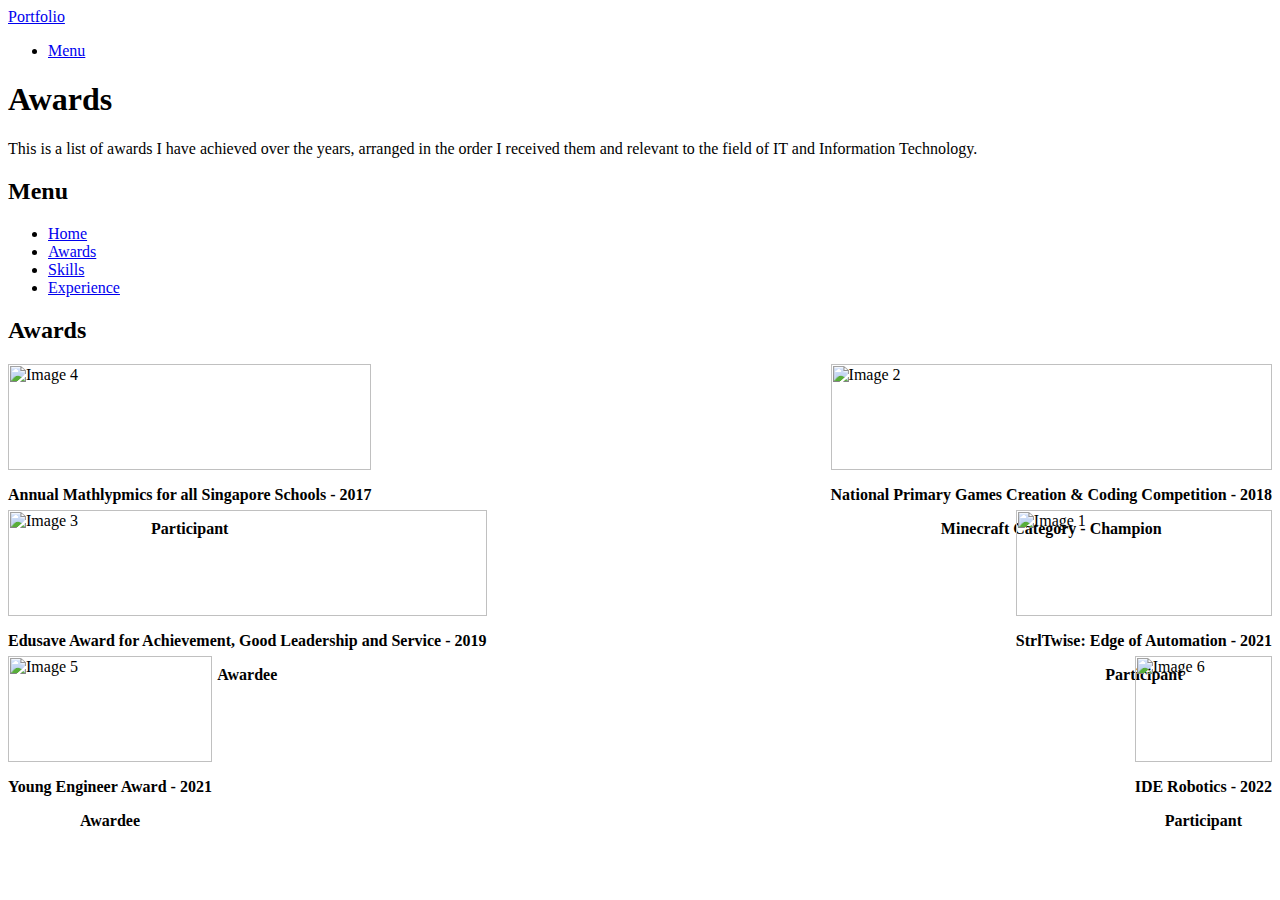
==== awards.html @ 88edff40 "Imported full Portfolio from VSC" ====
<html>
	<head>
		<title>Awards - Portfolio</title>
		<meta charset="utf-8" />
		<meta name="viewport" content="width=device-width, initial-scale=1, user-scalable=no" />
		<link rel="stylesheet" href="assets/css/main.css" />
		<noscript><link rel="stylesheet" href="assets/css/noscript.css" /></noscript>
		<style>
			.image {
				margin-bottom: 40px;
				display: flex;
				justify-content: space-between;
			}

			.image img {
				width: 100%;
				max-width: 100%;
				height: auto;
			}

			.caption {
				text-align: center;
				font-weight: bold;
			}
		</style>
	</head>
	<body class="is-preload">
		<!-- Wrapper -->
		<div id="wrapper">

			<!-- Header -->
			<header id="header">
				<div class="inner">

					<!-- Logo -->
					<a href="index.html" class="logo">
						<span class="title">Portfolio</span>
					</a>

					<!-- Nav -->
					<nav>
						<ul>
							<li><a href="#menu">Menu</a></li>
						</ul>
					</nav>

				</div>
			</header>

			<!-- Main -->
			<div id="main">
				<div class="inner">
					<h1>Awards</h1>
					<p>This is a list of awards I have achieved over the years, arranged in the order I received them and relevant to the field of IT and Information Technology.</p>
				</div>
			</div>

			<!-- Menu -->
			<nav id="menu">
				<h2>Menu</h2>
				<ul>
					<li><a href="index.html">Home</a></li>
					<li><a href="awards.html">Awards</a></li>
					<li><a href="skills.html">Skills</a></li>
					<li><a href="experience.html">Experience</a></li>
				</ul>
			</nav>

			<!-- Image Gallery -->
			<section id="image-gallery">
				<div class="inner">
					<h2>Awards</h2>

					<!-- Row 1 -->
					<div class="image">
						<div>
							<img src="images/award 6.jpeg" alt="Image 4" />
							<p class="caption">Annual Mathlypmics for all Singapore Schools - 2017</p>
							<p class="caption">Participant</p>
						</div>
						<div>
							<img src="images/award 2.jpeg" alt="Image 2" />
							<p class="caption">National Primary Games Creation & Coding Competition - 2018</p>
							<p class="caption">Minecraft Category - Champion</p>
						</div>
					</div>

					<!-- Row 2 -->
					<div class="image">
						<div>
							<img src="images/award 5.jpeg" alt="Image 3" />
							<p class="caption">Edusave Award for Achievement, Good Leadership and Service - 2019</p>
							<p class="caption">Awardee</p>
						</div>
						<div>
							<img src="images/award 1.jpeg" alt="Image 1" />
							<p class="caption">StrlTwise: Edge of Automation - 2021</p>
							<p class="caption">Participant</p>
						</div>
					</div>

					<!-- Row 3 -->
					<div class="image">
						<div>
							<img src="images/award 7.jpeg" alt="Image 5" />
							<p class="caption">Young Engineer Award - 2021</p>
							<p class="caption">Awardee</p>
						</div>
						<div>
							<img src="images/award 8.jpeg" alt="Image 6" />
							<p class="caption">IDE Robotics - 2022</p>
							<p class="caption">Participant</p>
						</div>
					</div>
				</div>
			</section>

		</div>

		<!-- Scripts -->
		<script src="assets/js/jquery.min.js"></script>
		<script src="assets/js/browser.min.js"></script>
		<script src="assets/js/breakpoints.min.js"></script>
		<script src="assets/js/util.js"></script>
		<script src="assets/js/main.js"></script>

	</body>
</html>
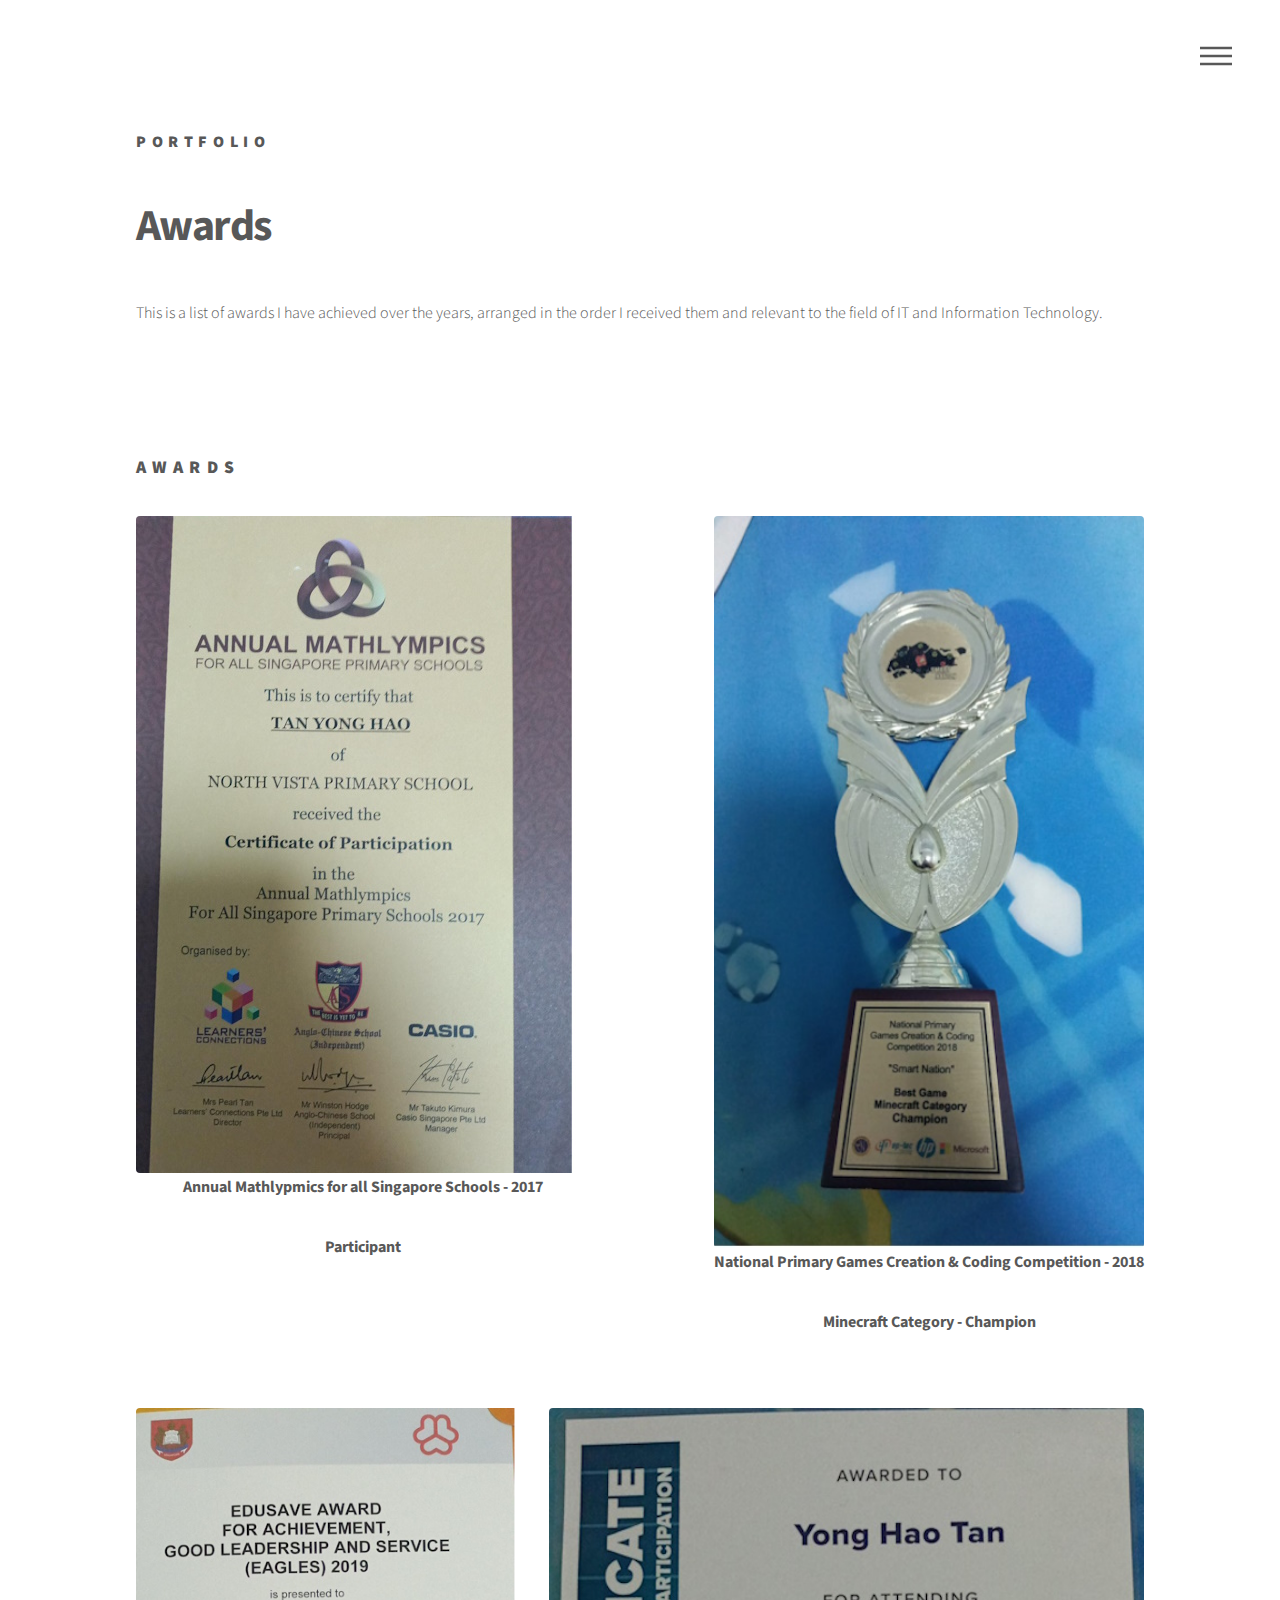
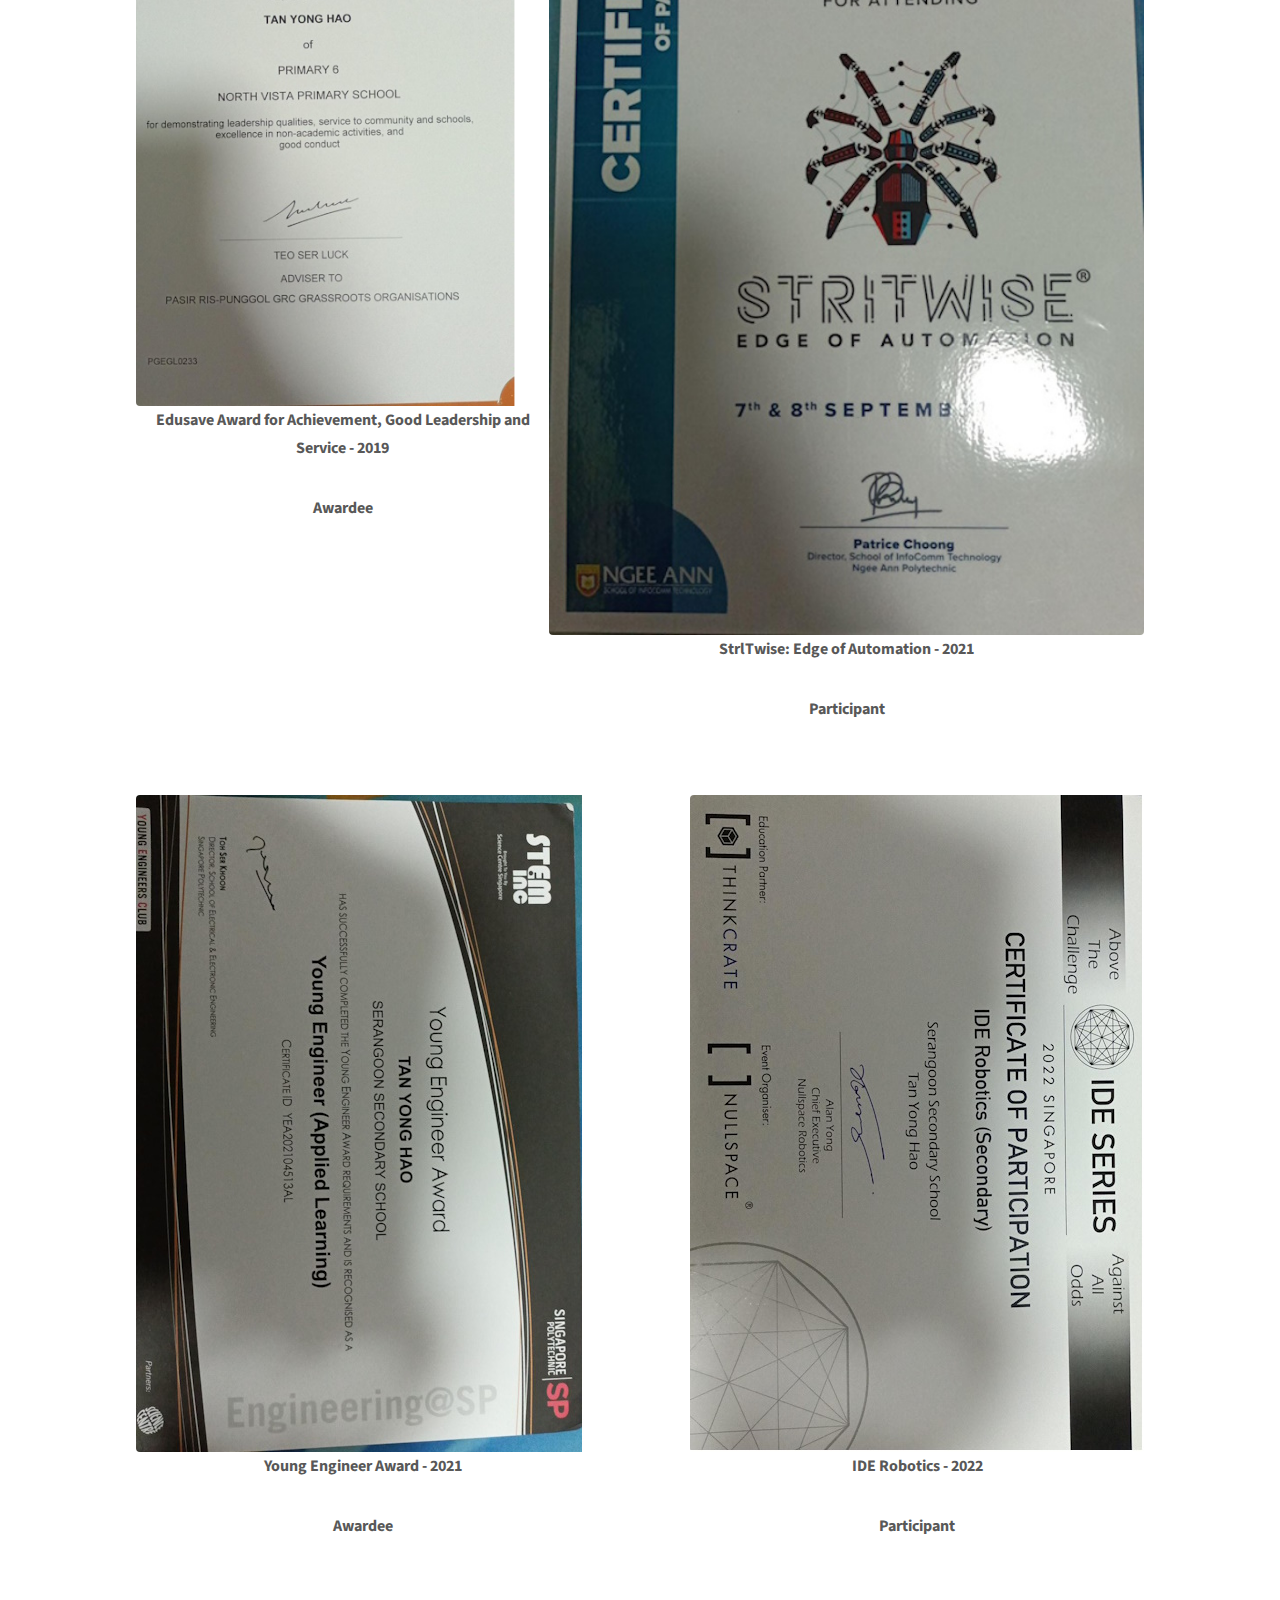
==== commit 576f8be9: "Updated Existing Pages & Added New Pages" ====
--- a/awards.html
+++ b/awards.html
@@ -63,6 +63,8 @@
 					<li><a href="awards.html">Awards</a></li>
 					<li><a href="skills.html">Skills</a></li>
 					<li><a href="experience.html">Experience</a></li>
+					<li><a href ="projects.html">Projects</a></li>
+					<li><a href ="testimonials.html">Testimonials</a></li>
 				</ul>
 			</nav>
 
--- a/assets/css/main.css
+++ b/assets/css/main.css
@@ -0,0 +1,3329 @@
+@import url(fontawesome-all.min.css);
+@import url("https://fonts.googleapis.com/css?family=Source+Sans+Pro:300,700,900");
+
+/*
+	Phantom by HTML5 UP
+	html5up.net | @ajlkn
+	Free for personal and commercial use under the CCA 3.0 license (html5up.net/license)
+*/
+
+html, body, div, span, applet, object,
+iframe, h1, h2, h3, h4, h5, h6, p, blockquote,
+pre, a, abbr, acronym, address, big, cite,
+code, del, dfn, em, img, ins, kbd, q, s, samp,
+small, strike, strong, sub, sup, tt, var, b,
+u, i, center, dl, dt, dd, ol, ul, li, fieldset,
+form, label, legend, table, caption, tbody,
+tfoot, thead, tr, th, td, article, aside,
+canvas, details, embed, figure, figcaption,
+footer, header, hgroup, menu, nav, output, ruby,
+section, summary, time, mark, audio, video {
+	margin: 0;
+	padding: 0;
+	border: 0;
+	font-size: 100%;
+	font: inherit;
+	vertical-align: baseline;}
+
+article, aside, details, figcaption, figure,
+footer, header, hgroup, menu, nav, section {
+	display: block;}
+
+body {
+	line-height: 1;
+}
+
+ol, ul {
+	list-style: none;
+}
+
+blockquote, q {
+	quotes: none;
+}
+
+	blockquote:before, blockquote:after, q:before, q:after {
+		content: '';
+		content: none;
+	}
+
+table {
+	border-collapse: collapse;
+	border-spacing: 0;
+}
+
+body {
+	-webkit-text-size-adjust: none;
+}
+
+mark {
+	background-color: transparent;
+	color: inherit;
+}
+
+input::-moz-focus-inner {
+	border: 0;
+	padding: 0;
+}
+
+input, select, textarea {
+	-moz-appearance: none;
+	-webkit-appearance: none;
+	-ms-appearance: none;
+	appearance: none;
+}
+
+/* Basic */
+
+	@-ms-viewport {
+		width: device-width;
+	}
+
+	body {
+		-ms-overflow-style: scrollbar;
+	}
+
+	@media screen and (max-width: 480px) {
+
+		html, body {
+			min-width: 320px;
+		}
+
+	}
+
+	html {
+		box-sizing: border-box;
+	}
+
+	*, *:before, *:after {
+		box-sizing: inherit;
+	}
+
+	body {
+		background: #ffffff;
+	}
+
+		body.is-preload *, body.is-preload *:before, body.is-preload *:after {
+			-moz-animation: none !important;
+			-webkit-animation: none !important;
+			-ms-animation: none !important;
+			animation: none !important;
+			-moz-transition: none !important;
+			-webkit-transition: none !important;
+			-ms-transition: none !important;
+			transition: none !important;
+		}
+
+/* Type */
+
+	body, input, select, textarea {
+		color: #585858;
+		font-family: "Source Sans Pro", Helvetica, sans-serif;
+		font-size: 16pt;
+		font-weight: 300;
+		line-height: 1.75;
+	}
+
+		@media screen and (max-width: 1680px) {
+
+			body, input, select, textarea {
+				font-size: 14pt;
+			}
+
+		}
+
+		@media screen and (max-width: 1280px) {
+
+			body, input, select, textarea {
+				font-size: 12pt;
+			}
+
+		}
+
+	a {
+		-moz-transition: border-bottom-color 0.2s ease, color 0.2s ease;
+		-webkit-transition: border-bottom-color 0.2s ease, color 0.2s ease;
+		-ms-transition: border-bottom-color 0.2s ease, color 0.2s ease;
+		transition: border-bottom-color 0.2s ease, color 0.2s ease;
+		text-decoration: none;
+		color: #585858;
+		border-bottom: dotted 1px rgba(88, 88, 88, 0.5);
+	}
+
+		a:hover {
+			border-bottom-color: transparent;
+			color: #f2849e !important;
+		}
+
+	strong, b {
+		font-weight: 900;
+	}
+
+	em, i {
+		font-style: italic;
+	}
+
+	p {
+		margin: 0 0 2em 0;
+	}
+
+	h1 {
+		font-size: 2.75em;
+		font-weight: 700;
+		line-height: 1.3;
+		margin: 0 0 1em 0;
+		letter-spacing: -0.035em;
+	}
+
+		h1 a {
+			color: inherit;
+		}
+
+		@media screen and (max-width: 736px) {
+
+			h1 {
+				font-size: 2em;
+				margin: 0 0 1em 0;
+			}
+
+		}
+
+		@media screen and (max-width: 360px) {
+
+			h1 {
+				font-size: 1.75em;
+			}
+
+		}
+
+	h2, h3, h4, h5, h6 {
+		font-weight: 900;
+		line-height: 1.5;
+		margin: 0 0 2em 0;
+		text-transform: uppercase;
+		letter-spacing: 0.35em;
+	}
+
+		h2 a, h3 a, h4 a, h5 a, h6 a {
+			color: inherit;
+		}
+
+	h2 {
+		font-size: 1.1em;
+	}
+
+	h3 {
+		font-size: 1em;
+	}
+
+	h4 {
+		font-size: 0.8em;
+	}
+
+	h5 {
+		font-size: 0.8em;
+	}
+
+	h6 {
+		font-size: 0.8em;
+	}
+
+	@media screen and (max-width: 980px) {
+
+		h1 br, h2 br, h3 br, h4 br, h5 br, h6 br {
+			display: none;
+		}
+
+	}
+
+	@media screen and (max-width: 736px) {
+
+		h2 {
+			font-size: 1em;
+		}
+
+		h3 {
+			font-size: 0.8em;
+		}
+
+	}
+
+	sub {
+		font-size: 0.8em;
+		position: relative;
+		top: 0.5em;
+	}
+
+	sup {
+		font-size: 0.8em;
+		position: relative;
+		top: -0.5em;
+	}
+
+	blockquote {
+		border-left: solid 4px #c9c9c9;
+		font-style: italic;
+		margin: 0 0 2em 0;
+		padding: 0.5em 0 0.5em 2em;
+	}
+
+	code {
+		background: rgba(144, 144, 144, 0.075);
+		border-radius: 4px;
+		border: solid 1px #c9c9c9;
+		font-family: "Courier New", monospace;
+		font-size: 0.9em;
+		margin: 0 0.25em;
+		padding: 0.25em 0.65em;
+	}
+
+	pre {
+		-webkit-overflow-scrolling: touch;
+		font-family: "Courier New", monospace;
+		font-size: 0.9em;
+		margin: 0 0 2em 0;
+	}
+
+		pre code {
+			display: block;
+			line-height: 1.75;
+			padding: 1em 1.5em;
+			overflow-x: auto;
+		}
+
+	hr {
+		border: 0;
+		border-bottom: solid 1px #c9c9c9;
+		margin: 2em 0;
+	}
+
+		hr.major {
+			margin: 3em 0;
+		}
+
+	.align-left {
+		text-align: left;
+	}
+
+	.align-center {
+		text-align: center;
+	}
+
+	.align-right {
+		text-align: right;
+	}
+
+/* Row */
+
+	.row {
+		display: flex;
+		flex-wrap: wrap;
+		box-sizing: border-box;
+		align-items: stretch;
+	}
+
+		.row > * {
+			box-sizing: border-box;
+		}
+
+		.row.gtr-uniform > * > :last-child {
+			margin-bottom: 0;
+		}
+
+		.row.aln-left {
+			justify-content: flex-start;
+		}
+
+		.row.aln-center {
+			justify-content: center;
+		}
+
+		.row.aln-right {
+			justify-content: flex-end;
+		}
+
+		.row.aln-top {
+			align-items: flex-start;
+		}
+
+		.row.aln-middle {
+			align-items: center;
+		}
+
+		.row.aln-bottom {
+			align-items: flex-end;
+		}
+
+		.row > .imp {
+			order: -1;
+		}
+
+		.row > .col-1 {
+			width: 8.33333%;
+		}
+
+		.row > .off-1 {
+			margin-left: 8.33333%;
+		}
+
+		.row > .col-2 {
+			width: 16.66667%;
+		}
+
+		.row > .off-2 {
+			margin-left: 16.66667%;
+		}
+
+		.row > .col-3 {
+			width: 25%;
+		}
+
+		.row > .off-3 {
+			margin-left: 25%;
+		}
+
+		.row > .col-4 {
+			width: 33.33333%;
+		}
+
+		.row > .off-4 {
+			margin-left: 33.33333%;
+		}
+
+		.row > .col-5 {
+			width: 41.66667%;
+		}
+
+		.row > .off-5 {
+			margin-left: 41.66667%;
+		}
+
+		.row > .col-6 {
+			width: 50%;
+		}
+
+		.row > .off-6 {
+			margin-left: 50%;
+		}
+
+		.row > .col-7 {
+			width: 58.33333%;
+		}
+
+		.row > .off-7 {
+			margin-left: 58.33333%;
+		}
+
+		.row > .col-8 {
+			width: 66.66667%;
+		}
+
+		.row > .off-8 {
+			margin-left: 66.66667%;
+		}
+
+		.row > .col-9 {
+			width: 75%;
+		}
+
+		.row > .off-9 {
+			margin-left: 75%;
+		}
+
+		.row > .col-10 {
+			width: 83.33333%;
+		}
+
+		.row > .off-10 {
+			margin-left: 83.33333%;
+		}
+
+		.row > .col-11 {
+			width: 91.66667%;
+		}
+
+		.row > .off-11 {
+			margin-left: 91.66667%;
+		}
+
+		.row > .col-12 {
+			width: 100%;
+		}
+
+		.row > .off-12 {
+			margin-left: 100%;
+		}
+
+		.row.gtr-0 {
+			margin-top: 0;
+			margin-left: 0em;
+		}
+
+			.row.gtr-0 > * {
+				padding: 0 0 0 0em;
+			}
+
+			.row.gtr-0.gtr-uniform {
+				margin-top: 0em;
+			}
+
+				.row.gtr-0.gtr-uniform > * {
+					padding-top: 0em;
+				}
+
+		.row.gtr-25 {
+			margin-top: 0;
+			margin-left: -0.5em;
+		}
+
+			.row.gtr-25 > * {
+				padding: 0 0 0 0.5em;
+			}
+
+			.row.gtr-25.gtr-uniform {
+				margin-top: -0.5em;
+			}
+
+				.row.gtr-25.gtr-uniform > * {
+					padding-top: 0.5em;
+				}
+
+		.row.gtr-50 {
+			margin-top: 0;
+			margin-left: -1em;
+		}
+
+			.row.gtr-50 > * {
+				padding: 0 0 0 1em;
+			}
+
+			.row.gtr-50.gtr-uniform {
+				margin-top: -1em;
+			}
+
+				.row.gtr-50.gtr-uniform > * {
+					padding-top: 1em;
+				}
+
+		.row {
+			margin-top: 0;
+			margin-left: -2em;
+		}
+
+			.row > * {
+				padding: 0 0 0 2em;
+			}
+
+			.row.gtr-uniform {
+				margin-top: -2em;
+			}
+
+				.row.gtr-uniform > * {
+					padding-top: 2em;
+				}
+
+		.row.gtr-150 {
+			margin-top: 0;
+			margin-left: -3em;
+		}
+
+			.row.gtr-150 > * {
+				padding: 0 0 0 3em;
+			}
+
+			.row.gtr-150.gtr-uniform {
+				margin-top: -3em;
+			}
+
+				.row.gtr-150.gtr-uniform > * {
+					padding-top: 3em;
+				}
+
+		.row.gtr-200 {
+			margin-top: 0;
+			margin-left: -4em;
+		}
+
+			.row.gtr-200 > * {
+				padding: 0 0 0 4em;
+			}
+
+			.row.gtr-200.gtr-uniform {
+				margin-top: -4em;
+			}
+
+				.row.gtr-200.gtr-uniform > * {
+					padding-top: 4em;
+				}
+
+		@media screen and (max-width: 1680px) {
+
+			.row {
+				display: flex;
+				flex-wrap: wrap;
+				box-sizing: border-box;
+				align-items: stretch;
+			}
+
+				.row > * {
+					box-sizing: border-box;
+				}
+
+				.row.gtr-uniform > * > :last-child {
+					margin-bottom: 0;
+				}
+
+				.row.aln-left {
+					justify-content: flex-start;
+				}
+
+				.row.aln-center {
+					justify-content: center;
+				}
+
+				.row.aln-right {
+					justify-content: flex-end;
+				}
+
+				.row.aln-top {
+					align-items: flex-start;
+				}
+
+				.row.aln-middle {
+					align-items: center;
+				}
+
+				.row.aln-bottom {
+					align-items: flex-end;
+				}
+
+				.row > .imp-xlarge {
+					order: -1;
+				}
+
+				.row > .col-1-xlarge {
+					width: 8.33333%;
+				}
+
+				.row > .off-1-xlarge {
+					margin-left: 8.33333%;
+				}
+
+				.row > .col-2-xlarge {
+					width: 16.66667%;
+				}
+
+				.row > .off-2-xlarge {
+					margin-left: 16.66667%;
+				}
+
+				.row > .col-3-xlarge {
+					width: 25%;
+				}
+
+				.row > .off-3-xlarge {
+					margin-left: 25%;
+				}
+
+				.row > .col-4-xlarge {
+					width: 33.33333%;
+				}
+
+				.row > .off-4-xlarge {
+					margin-left: 33.33333%;
+				}
+
+				.row > .col-5-xlarge {
+					width: 41.66667%;
+				}
+
+				.row > .off-5-xlarge {
+					margin-left: 41.66667%;
+				}
+
+				.row > .col-6-xlarge {
+					width: 50%;
+				}
+
+				.row > .off-6-xlarge {
+					margin-left: 50%;
+				}
+
+				.row > .col-7-xlarge {
+					width: 58.33333%;
+				}
+
+				.row > .off-7-xlarge {
+					margin-left: 58.33333%;
+				}
+
+				.row > .col-8-xlarge {
+					width: 66.66667%;
+				}
+
+				.row > .off-8-xlarge {
+					margin-left: 66.66667%;
+				}
+
+				.row > .col-9-xlarge {
+					width: 75%;
+				}
+
+				.row > .off-9-xlarge {
+					margin-left: 75%;
+				}
+
+				.row > .col-10-xlarge {
+					width: 83.33333%;
+				}
+
+				.row > .off-10-xlarge {
+					margin-left: 83.33333%;
+				}
+
+				.row > .col-11-xlarge {
+					width: 91.66667%;
+				}
+
+				.row > .off-11-xlarge {
+					margin-left: 91.66667%;
+				}
+
+				.row > .col-12-xlarge {
+					width: 100%;
+				}
+
+				.row > .off-12-xlarge {
+					margin-left: 100%;
+				}
+
+				.row.gtr-0 {
+					margin-top: 0;
+					margin-left: 0em;
+				}
+
+					.row.gtr-0 > * {
+						padding: 0 0 0 0em;
+					}
+
+					.row.gtr-0.gtr-uniform {
+						margin-top: 0em;
+					}
+
+						.row.gtr-0.gtr-uniform > * {
+							padding-top: 0em;
+						}
+
+				.row.gtr-25 {
+					margin-top: 0;
+					margin-left: -0.5em;
+				}
+
+					.row.gtr-25 > * {
+						padding: 0 0 0 0.5em;
+					}
+
+					.row.gtr-25.gtr-uniform {
+						margin-top: -0.5em;
+					}
+
+						.row.gtr-25.gtr-uniform > * {
+							padding-top: 0.5em;
+						}
+
+				.row.gtr-50 {
+					margin-top: 0;
+					margin-left: -1em;
+				}
+
+					.row.gtr-50 > * {
+						padding: 0 0 0 1em;
+					}
+
+					.row.gtr-50.gtr-uniform {
+						margin-top: -1em;
+					}
+
+						.row.gtr-50.gtr-uniform > * {
+							padding-top: 1em;
+						}
+
+				.row {
+					margin-top: 0;
+					margin-left: -2em;
+				}
+
+					.row > * {
+						padding: 0 0 0 2em;
+					}
+
+					.row.gtr-uniform {
+						margin-top: -2em;
+					}
+
+						.row.gtr-uniform > * {
+							padding-top: 2em;
+						}
+
+				.row.gtr-150 {
+					margin-top: 0;
+					margin-left: -3em;
+				}
+
+					.row.gtr-150 > * {
+						padding: 0 0 0 3em;
+					}
+
+					.row.gtr-150.gtr-uniform {
+						margin-top: -3em;
+					}
+
+						.row.gtr-150.gtr-uniform > * {
+							padding-top: 3em;
+						}
+
+				.row.gtr-200 {
+					margin-top: 0;
+					margin-left: -4em;
+				}
+
+					.row.gtr-200 > * {
+						padding: 0 0 0 4em;
+					}
+
+					.row.gtr-200.gtr-uniform {
+						margin-top: -4em;
+					}
+
+						.row.gtr-200.gtr-uniform > * {
+							padding-top: 4em;
+						}
+
+		}
+
+		@media screen and (max-width: 1280px) {
+
+			.row {
+				display: flex;
+				flex-wrap: wrap;
+				box-sizing: border-box;
+				align-items: stretch;
+			}
+
+				.row > * {
+					box-sizing: border-box;
+				}
+
+				.row.gtr-uniform > * > :last-child {
+					margin-bottom: 0;
+				}
+
+				.row.aln-left {
+					justify-content: flex-start;
+				}
+
+				.row.aln-center {
+					justify-content: center;
+				}
+
+				.row.aln-right {
+					justify-content: flex-end;
+				}
+
+				.row.aln-top {
+					align-items: flex-start;
+				}
+
+				.row.aln-middle {
+					align-items: center;
+				}
+
+				.row.aln-bottom {
+					align-items: flex-end;
+				}
+
+				.row > .imp-large {
+					order: -1;
+				}
+
+				.row > .col-1-large {
+					width: 8.33333%;
+				}
+
+				.row > .off-1-large {
+					margin-left: 8.33333%;
+				}
+
+				.row > .col-2-large {
+					width: 16.66667%;
+				}
+
+				.row > .off-2-large {
+					margin-left: 16.66667%;
+				}
+
+				.row > .col-3-large {
+					width: 25%;
+				}
+
+				.row > .off-3-large {
+					margin-left: 25%;
+				}
+
+				.row > .col-4-large {
+					width: 33.33333%;
+				}
+
+				.row > .off-4-large {
+					margin-left: 33.33333%;
+				}
+
+				.row > .col-5-large {
+					width: 41.66667%;
+				}
+
+				.row > .off-5-large {
+					margin-left: 41.66667%;
+				}
+
+				.row > .col-6-large {
+					width: 50%;
+				}
+
+				.row > .off-6-large {
+					margin-left: 50%;
+				}
+
+				.row > .col-7-large {
+					width: 58.33333%;
+				}
+
+				.row > .off-7-large {
+					margin-left: 58.33333%;
+				}
+
+				.row > .col-8-large {
+					width: 66.66667%;
+				}
+
+				.row > .off-8-large {
+					margin-left: 66.66667%;
+				}
+
+				.row > .col-9-large {
+					width: 75%;
+				}
+
+				.row > .off-9-large {
+					margin-left: 75%;
+				}
+
+				.row > .col-10-large {
+					width: 83.33333%;
+				}
+
+				.row > .off-10-large {
+					margin-left: 83.33333%;
+				}
+
+				.row > .col-11-large {
+					width: 91.66667%;
+				}
+
+				.row > .off-11-large {
+					margin-left: 91.66667%;
+				}
+
+				.row > .col-12-large {
+					width: 100%;
+				}
+
+				.row > .off-12-large {
+					margin-left: 100%;
+				}
+
+				.row.gtr-0 {
+					margin-top: 0;
+					margin-left: 0em;
+				}
+
+					.row.gtr-0 > * {
+						padding: 0 0 0 0em;
+					}
+
+					.row.gtr-0.gtr-uniform {
+						margin-top: 0em;
+					}
+
+						.row.gtr-0.gtr-uniform > * {
+							padding-top: 0em;
+						}
+
+				.row.gtr-25 {
+					margin-top: 0;
+					margin-left: -0.5em;
+				}
+
+					.row.gtr-25 > * {
+						padding: 0 0 0 0.5em;
+					}
+
+					.row.gtr-25.gtr-uniform {
+						margin-top: -0.5em;
+					}
+
+						.row.gtr-25.gtr-uniform > * {
+							padding-top: 0.5em;
+						}
+
+				.row.gtr-50 {
+					margin-top: 0;
+					margin-left: -1em;
+				}
+
+					.row.gtr-50 > * {
+						padding: 0 0 0 1em;
+					}
+
+					.row.gtr-50.gtr-uniform {
+						margin-top: -1em;
+					}
+
+						.row.gtr-50.gtr-uniform > * {
+							padding-top: 1em;
+						}
+
+				.row {
+					margin-top: 0;
+					margin-left: -2em;
+				}
+
+					.row > * {
+						padding: 0 0 0 2em;
+					}
+
+					.row.gtr-uniform {
+						margin-top: -2em;
+					}
+
+						.row.gtr-uniform > * {
+							padding-top: 2em;
+						}
+
+				.row.gtr-150 {
+					margin-top: 0;
+					margin-left: -3em;
+				}
+
+					.row.gtr-150 > * {
+						padding: 0 0 0 3em;
+					}
+
+					.row.gtr-150.gtr-uniform {
+						margin-top: -3em;
+					}
+
+						.row.gtr-150.gtr-uniform > * {
+							padding-top: 3em;
+						}
+
+				.row.gtr-200 {
+					margin-top: 0;
+					margin-left: -4em;
+				}
+
+					.row.gtr-200 > * {
+						padding: 0 0 0 4em;
+					}
+
+					.row.gtr-200.gtr-uniform {
+						margin-top: -4em;
+					}
+
+						.row.gtr-200.gtr-uniform > * {
+							padding-top: 4em;
+						}
+
+		}
+
+		@media screen and (max-width: 980px) {
+
+			.row {
+				display: flex;
+				flex-wrap: wrap;
+				box-sizing: border-box;
+				align-items: stretch;
+			}
+
+				.row > * {
+					box-sizing: border-box;
+				}
+
+				.row.gtr-uniform > * > :last-child {
+					margin-bottom: 0;
+				}
+
+				.row.aln-left {
+					justify-content: flex-start;
+				}
+
+				.row.aln-center {
+					justify-content: center;
+				}
+
+				.row.aln-right {
+					justify-content: flex-end;
+				}
+
+				.row.aln-top {
+					align-items: flex-start;
+				}
+
+				.row.aln-middle {
+					align-items: center;
+				}
+
+				.row.aln-bottom {
+					align-items: flex-end;
+				}
+
+				.row > .imp-medium {
+					order: -1;
+				}
+
+				.row > .col-1-medium {
+					width: 8.33333%;
+				}
+
+				.row > .off-1-medium {
+					margin-left: 8.33333%;
+				}
+
+				.row > .col-2-medium {
+					width: 16.66667%;
+				}
+
+				.row > .off-2-medium {
+					margin-left: 16.66667%;
+				}
+
+				.row > .col-3-medium {
+					width: 25%;
+				}
+
+				.row > .off-3-medium {
+					margin-left: 25%;
+				}
+
+				.row > .col-4-medium {
+					width: 33.33333%;
+				}
+
+				.row > .off-4-medium {
+					margin-left: 33.33333%;
+				}
+
+				.row > .col-5-medium {
+					width: 41.66667%;
+				}
+
+				.row > .off-5-medium {
+					margin-left: 41.66667%;
+				}
+
+				.row > .col-6-medium {
+					width: 50%;
+				}
+
+				.row > .off-6-medium {
+					margin-left: 50%;
+				}
+
+				.row > .col-7-medium {
+					width: 58.33333%;
+				}
+
+				.row > .off-7-medium {
+					margin-left: 58.33333%;
+				}
+
+				.row > .col-8-medium {
+					width: 66.66667%;
+				}
+
+				.row > .off-8-medium {
+					margin-left: 66.66667%;
+				}
+
+				.row > .col-9-medium {
+					width: 75%;
+				}
+
+				.row > .off-9-medium {
+					margin-left: 75%;
+				}
+
+				.row > .col-10-medium {
+					width: 83.33333%;
+				}
+
+				.row > .off-10-medium {
+					margin-left: 83.33333%;
+				}
+
+				.row > .col-11-medium {
+					width: 91.66667%;
+				}
+
+				.row > .off-11-medium {
+					margin-left: 91.66667%;
+				}
+
+				.row > .col-12-medium {
+					width: 100%;
+				}
+
+				.row > .off-12-medium {
+					margin-left: 100%;
+				}
+
+				.row.gtr-0 {
+					margin-top: 0;
+					margin-left: 0em;
+				}
+
+					.row.gtr-0 > * {
+						padding: 0 0 0 0em;
+					}
+
+					.row.gtr-0.gtr-uniform {
+						margin-top: 0em;
+					}
+
+						.row.gtr-0.gtr-uniform > * {
+							padding-top: 0em;
+						}
+
+				.row.gtr-25 {
+					margin-top: 0;
+					margin-left: -0.375em;
+				}
+
+					.row.gtr-25 > * {
+						padding: 0 0 0 0.375em;
+					}
+
+					.row.gtr-25.gtr-uniform {
+						margin-top: -0.375em;
+					}
+
+						.row.gtr-25.gtr-uniform > * {
+							padding-top: 0.375em;
+						}
+
+				.row.gtr-50 {
+					margin-top: 0;
+					margin-left: -0.75em;
+				}
+
+					.row.gtr-50 > * {
+						padding: 0 0 0 0.75em;
+					}
+
+					.row.gtr-50.gtr-uniform {
+						margin-top: -0.75em;
+					}
+
+						.row.gtr-50.gtr-uniform > * {
+							padding-top: 0.75em;
+						}
+
+				.row {
+					margin-top: 0;
+					margin-left: -1.5em;
+				}
+
+					.row > * {
+						padding: 0 0 0 1.5em;
+					}
+
+					.row.gtr-uniform {
+						margin-top: -1.5em;
+					}
+
+						.row.gtr-uniform > * {
+							padding-top: 1.5em;
+						}
+
+				.row.gtr-150 {
+					margin-top: 0;
+					margin-left: -2.25em;
+				}
+
+					.row.gtr-150 > * {
+						padding: 0 0 0 2.25em;
+					}
+
+					.row.gtr-150.gtr-uniform {
+						margin-top: -2.25em;
+					}
+
+						.row.gtr-150.gtr-uniform > * {
+							padding-top: 2.25em;
+						}
+
+				.row.gtr-200 {
+					margin-top: 0;
+					margin-left: -3em;
+				}
+
+					.row.gtr-200 > * {
+						padding: 0 0 0 3em;
+					}
+
+					.row.gtr-200.gtr-uniform {
+						margin-top: -3em;
+					}
+
+						.row.gtr-200.gtr-uniform > * {
+							padding-top: 3em;
+						}
+
+		}
+
+		@media screen and (max-width: 736px) {
+
+			.row {
+				display: flex;
+				flex-wrap: wrap;
+				box-sizing: border-box;
+				align-items: stretch;
+			}
+
+				.row > * {
+					box-sizing: border-box;
+				}
+
+				.row.gtr-uniform > * > :last-child {
+					margin-bottom: 0;
+				}
+
+				.row.aln-left {
+					justify-content: flex-start;
+				}
+
+				.row.aln-center {
+					justify-content: center;
+				}
+
+				.row.aln-right {
+					justify-content: flex-end;
+				}
+
+				.row.aln-top {
+					align-items: flex-start;
+				}
+
+				.row.aln-middle {
+					align-items: center;
+				}
+
+				.row.aln-bottom {
+					align-items: flex-end;
+				}
+
+				.row > .imp-small {
+					order: -1;
+				}
+
+				.row > .col-1-small {
+					width: 8.33333%;
+				}
+
+				.row > .off-1-small {
+					margin-left: 8.33333%;
+				}
+
+				.row > .col-2-small {
+					width: 16.66667%;
+				}
+
+				.row > .off-2-small {
+					margin-left: 16.66667%;
+				}
+
+				.row > .col-3-small {
+					width: 25%;
+				}
+
+				.row > .off-3-small {
+					margin-left: 25%;
+				}
+
+				.row > .col-4-small {
+					width: 33.33333%;
+				}
+
+				.row > .off-4-small {
+					margin-left: 33.33333%;
+				}
+
+				.row > .col-5-small {
+					width: 41.66667%;
+				}
+
+				.row > .off-5-small {
+					margin-left: 41.66667%;
+				}
+
+				.row > .col-6-small {
+					width: 50%;
+				}
+
+				.row > .off-6-small {
+					margin-left: 50%;
+				}
+
+				.row > .col-7-small {
+					width: 58.33333%;
+				}
+
+				.row > .off-7-small {
+					margin-left: 58.33333%;
+				}
+
+				.row > .col-8-small {
+					width: 66.66667%;
+				}
+
+				.row > .off-8-small {
+					margin-left: 66.66667%;
+				}
+
+				.row > .col-9-small {
+					width: 75%;
+				}
+
+				.row > .off-9-small {
+					margin-left: 75%;
+				}
+
+				.row > .col-10-small {
+					width: 83.33333%;
+				}
+
+				.row > .off-10-small {
+					margin-left: 83.33333%;
+				}
+
+				.row > .col-11-small {
+					width: 91.66667%;
+				}
+
+				.row > .off-11-small {
+					margin-left: 91.66667%;
+				}
+
+				.row > .col-12-small {
+					width: 100%;
+				}
+
+				.row > .off-12-small {
+					margin-left: 100%;
+				}
+
+				.row.gtr-0 {
+					margin-top: 0;
+					margin-left: 0em;
+				}
+
+					.row.gtr-0 > * {
+						padding: 0 0 0 0em;
+					}
+
+					.row.gtr-0.gtr-uniform {
+						margin-top: 0em;
+					}
+
+						.row.gtr-0.gtr-uniform > * {
+							padding-top: 0em;
+						}
+
+				.row.gtr-25 {
+					margin-top: 0;
+					margin-left: -0.25em;
+				}
+
+					.row.gtr-25 > * {
+						padding: 0 0 0 0.25em;
+					}
+
+					.row.gtr-25.gtr-uniform {
+						margin-top: -0.25em;
+					}
+
+						.row.gtr-25.gtr-uniform > * {
+							padding-top: 0.25em;
+						}
+
+				.row.gtr-50 {
+					margin-top: 0;
+					margin-left: -0.5em;
+				}
+
+					.row.gtr-50 > * {
+						padding: 0 0 0 0.5em;
+					}
+
+					.row.gtr-50.gtr-uniform {
+						margin-top: -0.5em;
+					}
+
+						.row.gtr-50.gtr-uniform > * {
+							padding-top: 0.5em;
+						}
+
+				.row {
+					margin-top: 0;
+					margin-left: -1em;
+				}
+
+					.row > * {
+						padding: 0 0 0 1em;
+					}
+
+					.row.gtr-uniform {
+						margin-top: -1em;
+					}
+
+						.row.gtr-uniform > * {
+							padding-top: 1em;
+						}
+
+				.row.gtr-150 {
+					margin-top: 0;
+					margin-left: -1.5em;
+				}
+
+					.row.gtr-150 > * {
+						padding: 0 0 0 1.5em;
+					}
+
+					.row.gtr-150.gtr-uniform {
+						margin-top: -1.5em;
+					}
+
+						.row.gtr-150.gtr-uniform > * {
+							padding-top: 1.5em;
+						}
+
+				.row.gtr-200 {
+					margin-top: 0;
+					margin-left: -2em;
+				}
+
+					.row.gtr-200 > * {
+						padding: 0 0 0 2em;
+					}
+
+					.row.gtr-200.gtr-uniform {
+						margin-top: -2em;
+					}
+
+						.row.gtr-200.gtr-uniform > * {
+							padding-top: 2em;
+						}
+
+		}
+
+		@media screen and (max-width: 480px) {
+
+			.row {
+				display: flex;
+				flex-wrap: wrap;
+				box-sizing: border-box;
+				align-items: stretch;
+			}
+
+				.row > * {
+					box-sizing: border-box;
+				}
+
+				.row.gtr-uniform > * > :last-child {
+					margin-bottom: 0;
+				}
+
+				.row.aln-left {
+					justify-content: flex-start;
+				}
+
+				.row.aln-center {
+					justify-content: center;
+				}
+
+				.row.aln-right {
+					justify-content: flex-end;
+				}
+
+				.row.aln-top {
+					align-items: flex-start;
+				}
+
+				.row.aln-middle {
+					align-items: center;
+				}
+
+				.row.aln-bottom {
+					align-items: flex-end;
+				}
+
+				.row > .imp-xsmall {
+					order: -1;
+				}
+
+				.row > .col-1-xsmall {
+					width: 8.33333%;
+				}
+
+				.row > .off-1-xsmall {
+					margin-left: 8.33333%;
+				}
+
+				.row > .col-2-xsmall {
+					width: 16.66667%;
+				}
+
+				.row > .off-2-xsmall {
+					margin-left: 16.66667%;
+				}
+
+				.row > .col-3-xsmall {
+					width: 25%;
+				}
+
+				.row > .off-3-xsmall {
+					margin-left: 25%;
+				}
+
+				.row > .col-4-xsmall {
+					width: 33.33333%;
+				}
+
+				.row > .off-4-xsmall {
+					margin-left: 33.33333%;
+				}
+
+				.row > .col-5-xsmall {
+					width: 41.66667%;
+				}
+
+				.row > .off-5-xsmall {
+					margin-left: 41.66667%;
+				}
+
+				.row > .col-6-xsmall {
+					width: 50%;
+				}
+
+				.row > .off-6-xsmall {
+					margin-left: 50%;
+				}
+
+				.row > .col-7-xsmall {
+					width: 58.33333%;
+				}
+
+				.row > .off-7-xsmall {
+					margin-left: 58.33333%;
+				}
+
+				.row > .col-8-xsmall {
+					width: 66.66667%;
+				}
+
+				.row > .off-8-xsmall {
+					margin-left: 66.66667%;
+				}
+
+				.row > .col-9-xsmall {
+					width: 75%;
+				}
+
+				.row > .off-9-xsmall {
+					margin-left: 75%;
+				}
+
+				.row > .col-10-xsmall {
+					width: 83.33333%;
+				}
+
+				.row > .off-10-xsmall {
+					margin-left: 83.33333%;
+				}
+
+				.row > .col-11-xsmall {
+					width: 91.66667%;
+				}
+
+				.row > .off-11-xsmall {
+					margin-left: 91.66667%;
+				}
+
+				.row > .col-12-xsmall {
+					width: 100%;
+				}
+
+				.row > .off-12-xsmall {
+					margin-left: 100%;
+				}
+
+				.row.gtr-0 {
+					margin-top: 0;
+					margin-left: 0em;
+				}
+
+					.row.gtr-0 > * {
+						padding: 0 0 0 0em;
+					}
+
+					.row.gtr-0.gtr-uniform {
+						margin-top: 0em;
+					}
+
+						.row.gtr-0.gtr-uniform > * {
+							padding-top: 0em;
+						}
+
+				.row.gtr-25 {
+					margin-top: 0;
+					margin-left: -0.25em;
+				}
+
+					.row.gtr-25 > * {
+						padding: 0 0 0 0.25em;
+					}
+
+					.row.gtr-25.gtr-uniform {
+						margin-top: -0.25em;
+					}
+
+						.row.gtr-25.gtr-uniform > * {
+							padding-top: 0.25em;
+						}
+
+				.row.gtr-50 {
+					margin-top: 0;
+					margin-left: -0.5em;
+				}
+
+					.row.gtr-50 > * {
+						padding: 0 0 0 0.5em;
+					}
+
+					.row.gtr-50.gtr-uniform {
+						margin-top: -0.5em;
+					}
+
+						.row.gtr-50.gtr-uniform > * {
+							padding-top: 0.5em;
+						}
+
+				.row {
+					margin-top: 0;
+					margin-left: -1em;
+				}
+
+					.row > * {
+						padding: 0 0 0 1em;
+					}
+
+					.row.gtr-uniform {
+						margin-top: -1em;
+					}
+
+						.row.gtr-uniform > * {
+							padding-top: 1em;
+						}
+
+				.row.gtr-150 {
+					margin-top: 0;
+					margin-left: -1.5em;
+				}
+
+					.row.gtr-150 > * {
+						padding: 0 0 0 1.5em;
+					}
+
+					.row.gtr-150.gtr-uniform {
+						margin-top: -1.5em;
+					}
+
+						.row.gtr-150.gtr-uniform > * {
+							padding-top: 1.5em;
+						}
+
+				.row.gtr-200 {
+					margin-top: 0;
+					margin-left: -2em;
+				}
+
+					.row.gtr-200 > * {
+						padding: 0 0 0 2em;
+					}
+
+					.row.gtr-200.gtr-uniform {
+						margin-top: -2em;
+					}
+
+						.row.gtr-200.gtr-uniform > * {
+							padding-top: 2em;
+						}
+
+		}
+
+/* Section/Article */
+
+	section.special, article.special {
+		text-align: center;
+	}
+
+	header p {
+		margin-top: -1em;
+	}
+
+	@media screen and (max-width: 736px) {
+
+		header p {
+			margin-top: 0;
+		}
+
+	}
+
+/* Icon */
+
+	.icon {
+		text-decoration: none;
+		border-bottom: none;
+		position: relative;
+	}
+
+		.icon:before {
+			-moz-osx-font-smoothing: grayscale;
+			-webkit-font-smoothing: antialiased;
+			display: inline-block;
+			font-style: normal;
+			font-variant: normal;
+			text-rendering: auto;
+			line-height: 1;
+			text-transform: none !important;
+			font-family: 'Font Awesome 5 Free';
+			font-weight: 400;
+		}
+
+		.icon > .label {
+			display: none;
+		}
+
+		.icon:before {
+			line-height: inherit;
+		}
+
+		.icon.solid:before {
+			font-weight: 900;
+		}
+
+		.icon.brands:before {
+			font-family: 'Font Awesome 5 Brands';
+		}
+
+		.icon.style2 {
+			-moz-transition: background-color 0.2s ease-in-out, color 0.2s ease-in-out, border-color 0.2s ease-in-out;
+			-webkit-transition: background-color 0.2s ease-in-out, color 0.2s ease-in-out, border-color 0.2s ease-in-out;
+			-ms-transition: background-color 0.2s ease-in-out, color 0.2s ease-in-out, border-color 0.2s ease-in-out;
+			transition: background-color 0.2s ease-in-out, color 0.2s ease-in-out, border-color 0.2s ease-in-out;
+			background-color: transparent;
+			border: solid 1px #c9c9c9;
+			border-radius: 4px;
+			width: 2.65em;
+			height: 2.65em;
+			display: inline-block;
+			text-align: center;
+			line-height: 2.65em;
+			color: inherit;
+		}
+
+			.icon.style2:before {
+				font-size: 1.1em;
+			}
+
+			.icon.style2:hover {
+				color: #f2849e;
+				border-color: #f2849e;
+			}
+
+			.icon.style2:active {
+				background-color: rgba(242, 132, 158, 0.1);
+			}
+
+/* List */
+
+	ol {
+		list-style: decimal;
+		margin: 0 0 2em 0;
+		padding-left: 1.25em;
+	}
+
+		ol li {
+			padding-left: 0.25em;
+		}
+
+	ul {
+		list-style: disc;
+		margin: 0 0 2em 0;
+		padding-left: 1em;
+	}
+
+		ul li {
+			padding-left: 0.5em;
+		}
+
+		ul.alt {
+			list-style: none;
+			padding-left: 0;
+		}
+
+			ul.alt li {
+				border-top: solid 1px #c9c9c9;
+				padding: 0.5em 0;
+			}
+
+				ul.alt li:first-child {
+					border-top: 0;
+					padding-top: 0;
+				}
+
+	dl {
+		margin: 0 0 2em 0;
+	}
+
+		dl dt {
+			display: block;
+			font-weight: 900;
+			margin: 0 0 1em 0;
+		}
+
+		dl dd {
+			margin-left: 2em;
+		}
+
+/* Actions */
+
+	ul.actions {
+		display: -moz-flex;
+		display: -webkit-flex;
+		display: -ms-flex;
+		display: flex;
+		cursor: default;
+		list-style: none;
+		margin-left: -1em;
+		padding-left: 0;
+	}
+
+		ul.actions li {
+			padding: 0 0 0 1em;
+			vertical-align: middle;
+		}
+
+		ul.actions.special {
+			-moz-justify-content: center;
+			-webkit-justify-content: center;
+			-ms-justify-content: center;
+			justify-content: center;
+			width: 100%;
+			margin-left: 0;
+		}
+
+			ul.actions.special li:first-child {
+				padding-left: 0;
+			}
+
+		ul.actions.stacked {
+			-moz-flex-direction: column;
+			-webkit-flex-direction: column;
+			-ms-flex-direction: column;
+			flex-direction: column;
+			margin-left: 0;
+		}
+
+			ul.actions.stacked li {
+				padding: 1.3em 0 0 0;
+			}
+
+				ul.actions.stacked li:first-child {
+					padding-top: 0;
+				}
+
+		ul.actions.fit {
+			width: calc(100% + 1em);
+		}
+
+			ul.actions.fit li {
+				-moz-flex-grow: 1;
+				-webkit-flex-grow: 1;
+				-ms-flex-grow: 1;
+				flex-grow: 1;
+				-moz-flex-shrink: 1;
+				-webkit-flex-shrink: 1;
+				-ms-flex-shrink: 1;
+				flex-shrink: 1;
+				width: 100%;
+			}
+
+				ul.actions.fit li > * {
+					width: 100%;
+				}
+
+			ul.actions.fit.stacked {
+				width: 100%;
+			}
+
+		@media screen and (max-width: 480px) {
+
+			ul.actions:not(.fixed) {
+				-moz-flex-direction: column;
+				-webkit-flex-direction: column;
+				-ms-flex-direction: column;
+				flex-direction: column;
+				margin-left: 0;
+				width: 100% !important;
+			}
+
+				ul.actions:not(.fixed) li {
+					-moz-flex-grow: 1;
+					-webkit-flex-grow: 1;
+					-ms-flex-grow: 1;
+					flex-grow: 1;
+					-moz-flex-shrink: 1;
+					-webkit-flex-shrink: 1;
+					-ms-flex-shrink: 1;
+					flex-shrink: 1;
+					padding: 1em 0 0 0;
+					text-align: center;
+					width: 100%;
+				}
+
+					ul.actions:not(.fixed) li > * {
+						width: 100%;
+					}
+
+					ul.actions:not(.fixed) li:first-child {
+						padding-top: 0;
+					}
+
+					ul.actions:not(.fixed) li input[type="submit"],
+					ul.actions:not(.fixed) li input[type="reset"],
+					ul.actions:not(.fixed) li input[type="button"],
+					ul.actions:not(.fixed) li button,
+					ul.actions:not(.fixed) li .button {
+						width: 100%;
+					}
+
+						ul.actions:not(.fixed) li input[type="submit"].icon:before,
+						ul.actions:not(.fixed) li input[type="reset"].icon:before,
+						ul.actions:not(.fixed) li input[type="button"].icon:before,
+						ul.actions:not(.fixed) li button.icon:before,
+						ul.actions:not(.fixed) li .button.icon:before {
+							margin-left: -0.5rem;
+						}
+
+		}
+
+/* Icons */
+
+	ul.icons {
+		cursor: default;
+		list-style: none;
+		padding-left: 0;
+		margin: -1em 0 2em -1em;
+	}
+
+		ul.icons li {
+			display: inline-block;
+			padding: 1em 0 0 1em;
+		}
+
+/* Form */
+
+	form {
+		margin: 0 0 2em 0;
+		overflow-x: hidden;
+	}
+
+		form > :last-child {
+			margin-bottom: 0;
+		}
+
+		form > .fields {
+			display: -moz-flex;
+			display: -webkit-flex;
+			display: -ms-flex;
+			display: flex;
+			-moz-flex-wrap: wrap;
+			-webkit-flex-wrap: wrap;
+			-ms-flex-wrap: wrap;
+			flex-wrap: wrap;
+			width: calc(100% + 3em);
+			margin: -1.5em 0 2em -1.5em;
+		}
+
+			form > .fields > .field {
+				-moz-flex-grow: 0;
+				-webkit-flex-grow: 0;
+				-ms-flex-grow: 0;
+				flex-grow: 0;
+				-moz-flex-shrink: 0;
+				-webkit-flex-shrink: 0;
+				-ms-flex-shrink: 0;
+				flex-shrink: 0;
+				padding: 1.5em 0 0 1.5em;
+				width: calc(100% - 1.5em);
+			}
+
+				form > .fields > .field.half {
+					width: calc(50% - 0.75em);
+				}
+
+				form > .fields > .field.third {
+					width: calc(100%/3 - 0.5em);
+				}
+
+				form > .fields > .field.quarter {
+					width: calc(25% - 0.375em);
+				}
+
+		@media screen and (max-width: 480px) {
+
+			form > .fields {
+				width: calc(100% + 3em);
+				margin: -1.5em 0 2em -1.5em;
+			}
+
+				form > .fields > .field {
+					padding: 1.5em 0 0 1.5em;
+					width: calc(100% - 1.5em);
+				}
+
+					form > .fields > .field.half {
+						width: calc(100% - 1.5em);
+					}
+
+					form > .fields > .field.third {
+						width: calc(100% - 1.5em);
+					}
+
+					form > .fields > .field.quarter {
+						width: calc(100% - 1.5em);
+					}
+
+		}
+
+	label {
+		display: block;
+		font-size: 0.9em;
+		font-weight: 900;
+		margin: 0 0 1em 0;
+	}
+
+	input[type="text"],
+	input[type="password"],
+	input[type="email"],
+	input[type="tel"],
+	select,
+	textarea {
+		-moz-appearance: none;
+		-webkit-appearance: none;
+		-ms-appearance: none;
+		appearance: none;
+		background-color: transparent;
+		border: none;
+		border-radius: 0;
+		border-bottom: solid 1px #c9c9c9;
+		color: inherit;
+		display: block;
+		outline: 0;
+		padding: 0;
+		text-decoration: none;
+		width: 100%;
+	}
+
+		input[type="text"]:invalid,
+		input[type="password"]:invalid,
+		input[type="email"]:invalid,
+		input[type="tel"]:invalid,
+		select:invalid,
+		textarea:invalid {
+			box-shadow: none;
+		}
+
+		input[type="text"]:focus,
+		input[type="password"]:focus,
+		input[type="email"]:focus,
+		input[type="tel"]:focus,
+		select:focus,
+		textarea:focus {
+			border-bottom-color: #f2849e;
+			box-shadow: inset 0 -1px 0 0 #f2849e;
+		}
+
+	select {
+		background-image: url("data:image/svg+xml;charset=utf8,%3Csvg xmlns='http://www.w3.org/2000/svg' width='40' height='40' preserveAspectRatio='none' viewBox='0 0 40 40'%3E%3Cpath d='M9.4,12.3l10.4,10.4l10.4-10.4c0.2-0.2,0.5-0.4,0.9-0.4c0.3,0,0.6,0.1,0.9,0.4l3.3,3.3c0.2,0.2,0.4,0.5,0.4,0.9 c0,0.4-0.1,0.6-0.4,0.9L20.7,31.9c-0.2,0.2-0.5,0.4-0.9,0.4c-0.3,0-0.6-0.1-0.9-0.4L4.3,17.3c-0.2-0.2-0.4-0.5-0.4-0.9 c0-0.4,0.1-0.6,0.4-0.9l3.3-3.3c0.2-0.2,0.5-0.4,0.9-0.4S9.1,12.1,9.4,12.3z' fill='%23c9c9c9' /%3E%3C/svg%3E");
+		background-size: 1.25rem;
+		background-repeat: no-repeat;
+		background-position: calc(100% - 1rem) center;
+		height: 3em;
+		padding-right: 3em;
+		text-overflow: ellipsis;
+	}
+
+		select option {
+			background: #ffffff;
+		}
+
+		select:focus::-ms-value {
+			background-color: transparent;
+		}
+
+		select::-ms-expand {
+			display: none;
+		}
+
+	input[type="text"],
+	input[type="password"],
+	input[type="email"],
+	select {
+		height: 3em;
+	}
+
+	textarea {
+		padding: 0;
+		min-height: 3.75em;
+	}
+
+	input[type="checkbox"],
+	input[type="radio"] {
+		-moz-appearance: none;
+		-webkit-appearance: none;
+		-ms-appearance: none;
+		appearance: none;
+		display: block;
+		float: left;
+		margin-right: -2em;
+		opacity: 0;
+		width: 1em;
+		z-index: -1;
+	}
+
+		input[type="checkbox"] + label,
+		input[type="radio"] + label {
+			text-decoration: none;
+			color: #585858;
+			cursor: pointer;
+			display: inline-block;
+			font-size: 1em;
+			font-weight: 300;
+			padding-left: 2.55em;
+			padding-right: 0.75em;
+			position: relative;
+		}
+
+			input[type="checkbox"] + label:before,
+			input[type="radio"] + label:before {
+				-moz-osx-font-smoothing: grayscale;
+				-webkit-font-smoothing: antialiased;
+				display: inline-block;
+				font-style: normal;
+				font-variant: normal;
+				text-rendering: auto;
+				line-height: 1;
+				text-transform: none !important;
+				font-family: 'Font Awesome 5 Free';
+				font-weight: 900;
+			}
+
+			input[type="checkbox"] + label:before,
+			input[type="radio"] + label:before {
+				border-radius: 4px;
+				border: solid 1px #c9c9c9;
+				content: '';
+				display: inline-block;
+				font-size: 0.8em;
+				height: 2.25em;
+				left: 0;
+				line-height: 2.25em;
+				position: absolute;
+				text-align: center;
+				top: 0;
+				width: 2.25em;
+			}
+
+		input[type="checkbox"]:checked + label:before,
+		input[type="radio"]:checked + label:before {
+			background: #585858;
+			border-color: #585858;
+			color: #ffffff;
+			content: '\f00c';
+		}
+
+		input[type="checkbox"]:focus + label:before,
+		input[type="radio"]:focus + label:before {
+			border-color: #f2849e;
+			box-shadow: 0 0 0 1px #f2849e;
+		}
+
+	input[type="checkbox"] + label:before {
+		border-radius: 4px;
+	}
+
+	input[type="radio"] + label:before {
+		border-radius: 100%;
+	}
+
+/* Box */
+
+	.box {
+		border-radius: 4px;
+		border: solid 1px #c9c9c9;
+		margin-bottom: 2em;
+		padding: 1.5em;
+	}
+
+		.box > :last-child,
+		.box > :last-child > :last-child,
+		.box > :last-child > :last-child > :last-child {
+			margin-bottom: 0;
+		}
+
+		.box.alt {
+			border: 0;
+			border-radius: 0;
+			padding: 0;
+		}
+
+/* Image */
+
+	.image {
+		border-radius: 4px;
+		border: 0;
+		display: inline-block;
+		position: relative;
+	}
+
+		.image img {
+			border-radius: 4px;
+			display: block;
+		}
+
+		.image.left, .image.right {
+			max-width: 40%;
+		}
+
+			.image.left img, .image.right img {
+				width: 100%;
+			}
+
+		.image.left {
+			float: left;
+			padding: 0 1.5em 1em 0;
+			top: 0.25em;
+		}
+
+		.image.right {
+			float: right;
+			padding: 0 0 1em 1.5em;
+			top: 0.25em;
+		}
+
+		.image.fit {
+			display: block;
+			margin: 0 0 2em 0;
+			width: 100%;
+		}
+
+			.image.fit img {
+				width: 100%;
+			}
+
+		.image.main {
+			display: block;
+			margin: 0 0 3em 0;
+			width: 100%;
+		}
+
+			.image.main img {
+				width: 100%;
+			}
+
+			@media screen and (max-width: 736px) {
+
+				.image.main {
+					margin: 0 0 2em 0;
+				}
+
+			}
+
+/* Table */
+
+	.table-wrapper {
+		-webkit-overflow-scrolling: touch;
+		overflow-x: auto;
+	}
+
+	table {
+		margin: 0 0 2em 0;
+		width: 100%;
+	}
+
+		table tbody tr {
+			border: solid 1px #c9c9c9;
+			border-left: 0;
+			border-right: 0;
+		}
+
+			table tbody tr:nth-child(2n + 1) {
+				background-color: rgba(144, 144, 144, 0.075);
+			}
+
+		table td {
+			padding: 0.75em 0.75em;
+		}
+
+		table th {
+			font-size: 0.9em;
+			font-weight: 900;
+			padding: 0 0.75em 0.75em 0.75em;
+			text-align: left;
+		}
+
+		table thead {
+			border-bottom: solid 2px #c9c9c9;
+		}
+
+		table tfoot {
+			border-top: solid 2px #c9c9c9;
+		}
+
+		table.alt {
+			border-collapse: separate;
+		}
+
+			table.alt tbody tr td {
+				border: solid 1px #c9c9c9;
+				border-left-width: 0;
+				border-top-width: 0;
+			}
+
+				table.alt tbody tr td:first-child {
+					border-left-width: 1px;
+				}
+
+			table.alt tbody tr:first-child td {
+				border-top-width: 1px;
+			}
+
+			table.alt thead {
+				border-bottom: 0;
+			}
+
+			table.alt tfoot {
+				border-top: 0;
+			}
+
+/* Button */
+
+	input[type="submit"],
+	input[type="reset"],
+	input[type="button"],
+	button,
+	.button {
+		-moz-appearance: none;
+		-webkit-appearance: none;
+		-ms-appearance: none;
+		appearance: none;
+		-moz-transition: background-color 0.2s ease-in-out, color 0.2s ease-in-out, box-shadow 0.2s ease-in-out;
+		-webkit-transition: background-color 0.2s ease-in-out, color 0.2s ease-in-out, box-shadow 0.2s ease-in-out;
+		-ms-transition: background-color 0.2s ease-in-out, color 0.2s ease-in-out, box-shadow 0.2s ease-in-out;
+		transition: background-color 0.2s ease-in-out, color 0.2s ease-in-out, box-shadow 0.2s ease-in-out;
+		background-color: transparent;
+		border-radius: 4px;
+		border: 0;
+		box-shadow: inset 0 0 0 2px #585858;
+		color: #585858 !important;
+		cursor: pointer;
+		display: inline-block;
+		font-size: 0.8em;
+		font-weight: 900;
+		height: 3.5em;
+		letter-spacing: 0.35em;
+		line-height: 3.45em;
+		overflow: hidden;
+		padding: 0 1.25em 0 1.6em;
+		text-align: center;
+		text-decoration: none;
+		text-overflow: ellipsis;
+		text-transform: uppercase;
+		white-space: nowrap;
+	}
+
+		input[type="submit"].icon:before,
+		input[type="reset"].icon:before,
+		input[type="button"].icon:before,
+		button.icon:before,
+		.button.icon:before {
+			margin-right: 0.5em;
+		}
+
+		input[type="submit"].fit,
+		input[type="reset"].fit,
+		input[type="button"].fit,
+		button.fit,
+		.button.fit {
+			width: 100%;
+		}
+
+		input[type="submit"]:hover,
+		input[type="reset"]:hover,
+		input[type="button"]:hover,
+		button:hover,
+		.button:hover {
+			color: #f2849e !important;
+			box-shadow: inset 0 0 0 2px #f2849e;
+		}
+
+		input[type="submit"]:active,
+		input[type="reset"]:active,
+		input[type="button"]:active,
+		button:active,
+		.button:active {
+			background-color: rgba(242, 132, 158, 0.1);
+		}
+
+		input[type="submit"].small,
+		input[type="reset"].small,
+		input[type="button"].small,
+		button.small,
+		.button.small {
+			font-size: 0.6em;
+		}
+
+		input[type="submit"].large,
+		input[type="reset"].large,
+		input[type="button"].large,
+		button.large,
+		.button.large {
+			font-size: 1em;
+		}
+
+		input[type="submit"].primary,
+		input[type="reset"].primary,
+		input[type="button"].primary,
+		button.primary,
+		.button.primary {
+			box-shadow: none;
+			background-color: #585858;
+			color: #ffffff !important;
+		}
+
+			input[type="submit"].primary:hover,
+			input[type="reset"].primary:hover,
+			input[type="button"].primary:hover,
+			button.primary:hover,
+			.button.primary:hover {
+				background-color: #f2849e;
+			}
+
+			input[type="submit"].primary:active,
+			input[type="reset"].primary:active,
+			input[type="button"].primary:active,
+			button.primary:active,
+			.button.primary:active {
+				background-color: #ee5f81;
+			}
+
+		input[type="submit"].disabled, input[type="submit"]:disabled,
+		input[type="reset"].disabled,
+		input[type="reset"]:disabled,
+		input[type="button"].disabled,
+		input[type="button"]:disabled,
+		button.disabled,
+		button:disabled,
+		.button.disabled,
+		.button:disabled {
+			pointer-events: none;
+			opacity: 0.25;
+		}
+
+/* Tiles */
+
+	.tiles {
+		display: -moz-flex;
+		display: -webkit-flex;
+		display: -ms-flex;
+		display: flex;
+		-moz-flex-wrap: wrap;
+		-webkit-flex-wrap: wrap;
+		-ms-flex-wrap: wrap;
+		flex-wrap: wrap;
+		postiion: relative;
+		margin: -2.5em 0 0 -2.5em;
+	}
+
+		.tiles article {
+			-moz-transition: -moz-transform 0.5s ease, opacity 0.5s ease;
+			-webkit-transition: -webkit-transform 0.5s ease, opacity 0.5s ease;
+			-ms-transition: -ms-transform 0.5s ease, opacity 0.5s ease;
+			transition: transform 0.5s ease, opacity 0.5s ease;
+			position: relative;
+			width: calc(33.33333% - 2.5em);
+			margin: 2.5em 0 0 2.5em;
+		}
+
+			.tiles article > .image {
+				-moz-transition: -moz-transform 0.5s ease;
+				-webkit-transition: -webkit-transform 0.5s ease;
+				-ms-transition: -ms-transform 0.5s ease;
+				transition: transform 0.5s ease;
+				position: relative;
+				display: block;
+				width: 100%;
+				border-radius: 4px;
+				overflow: hidden;
+			}
+
+				.tiles article > .image img {
+					display: block;
+					width: 100%;
+				}
+
+				.tiles article > .image:before {
+					pointer-events: none;
+					-moz-transition: background-color 0.5s ease, opacity 0.5s ease;
+					-webkit-transition: background-color 0.5s ease, opacity 0.5s ease;
+					-ms-transition: background-color 0.5s ease, opacity 0.5s ease;
+					transition: background-color 0.5s ease, opacity 0.5s ease;
+					content: '';
+					display: block;
+					position: absolute;
+					top: 0;
+					left: 0;
+					width: 100%;
+					height: 100%;
+					opacity: 1.0;
+					z-index: 1;
+					opacity: 0.8;
+				}
+
+				.tiles article > .image:after {
+					pointer-events: none;
+					-moz-transition: opacity 0.5s ease;
+					-webkit-transition: opacity 0.5s ease;
+					-ms-transition: opacity 0.5s ease;
+					transition: opacity 0.5s ease;
+					content: '';
+					display: block;
+					position: absolute;
+					top: 0;
+					left: 0;
+					width: 100%;
+					height: 100%;
+					background-image: url("data:image/svg+xml;charset=utf8,%3Csvg xmlns='http://www.w3.org/2000/svg' width='100' height='100' viewBox='0 0 100 100' preserveAspectRatio='none'%3E%3Cstyle%3Eline %7B stroke-width: 0.25px%3B stroke: %23ffffff%3B %7D%3C/style%3E%3Cline x1='0' y1='0' x2='100' y2='100' /%3E%3Cline x1='100' y1='0' x2='0' y2='100' /%3E%3C/svg%3E");
+					background-position: center;
+					background-repeat: no-repeat;
+					background-size: 100% 100%;
+					opacity: 0.25;
+					z-index: 2;
+				}
+
+			.tiles article > a {
+				display: -moz-flex;
+				display: -webkit-flex;
+				display: -ms-flex;
+				display: flex;
+				-moz-flex-direction: column;
+				-webkit-flex-direction: column;
+				-ms-flex-direction: column;
+				flex-direction: column;
+				-moz-align-items: center;
+				-webkit-align-items: center;
+				-ms-align-items: center;
+				align-items: center;
+				-moz-justify-content: center;
+				-webkit-justify-content: center;
+				-ms-justify-content: center;
+				justify-content: center;
+				-moz-transition: background-color 0.5s ease, -moz-transform 0.5s ease;
+				-webkit-transition: background-color 0.5s ease, -webkit-transform 0.5s ease;
+				-ms-transition: background-color 0.5s ease, -ms-transform 0.5s ease;
+				transition: background-color 0.5s ease, transform 0.5s ease;
+				position: absolute;
+				top: 0;
+				left: 0;
+				width: 100%;
+				height: 100%;
+				padding: 1em;
+				border-radius: 4px;
+				border-bottom: 0;
+				color: #ffffff;
+				text-align: center;
+				text-decoration: none;
+				z-index: 3;
+			}
+
+				.tiles article > a > :last-child {
+					margin: 0;
+				}
+
+				.tiles article > a:hover {
+					color: #ffffff !important;
+				}
+
+				.tiles article > a h2 {
+					margin: 0;
+				}
+
+				.tiles article > a .content {
+					-moz-transition: max-height 0.5s ease, opacity 0.5s ease;
+					-webkit-transition: max-height 0.5s ease, opacity 0.5s ease;
+					-ms-transition: max-height 0.5s ease, opacity 0.5s ease;
+					transition: max-height 0.5s ease, opacity 0.5s ease;
+					width: 100%;
+					max-height: 0;
+					line-height: 1.5;
+					margin-top: 0.35em;
+					opacity: 0;
+				}
+
+					.tiles article > a .content > :last-child {
+						margin-bottom: 0;
+					}
+
+			.tiles article.style1 > .image:before {
+				background-color: #f2849e;
+			}
+
+			.tiles article.style2 > .image:before {
+				background-color: #7ecaf6;
+			}
+
+			.tiles article.style3 > .image:before {
+				background-color: #7bd0c1;
+			}
+
+			.tiles article.style4 > .image:before {
+				background-color: #c75b9b;
+			}
+
+			.tiles article.style5 > .image:before {
+				background-color: #ae85ca;
+			}
+
+			.tiles article.style6 > .image:before {
+				background-color: #8499e7;
+			}
+
+			body:not(.is-touch) .tiles article:hover > .image {
+				-moz-transform: scale(1.1);
+				-webkit-transform: scale(1.1);
+				-ms-transform: scale(1.1);
+				transform: scale(1.1);
+			}
+
+				body:not(.is-touch) .tiles article:hover > .image:before {
+					background-color: #333333;
+					opacity: 0.35;
+				}
+
+				body:not(.is-touch) .tiles article:hover > .image:after {
+					opacity: 0;
+				}
+
+			body:not(.is-touch) .tiles article:hover .content {
+				max-height: 15em;
+				opacity: 1;
+			}
+
+		* + .tiles {
+			margin-top: 2em;
+		}
+
+		body.is-preload .tiles article {
+			-moz-transform: scale(0.9);
+			-webkit-transform: scale(0.9);
+			-ms-transform: scale(0.9);
+			transform: scale(0.9);
+			opacity: 0;
+		}
+
+		body.is-touch .tiles article .content {
+			max-height: 15em;
+			opacity: 1;
+		}
+
+		@media screen and (max-width: 1280px) {
+
+			.tiles {
+				margin: -1.25em 0 0 -1.25em;
+			}
+
+				.tiles article {
+					width: calc(33.33333% - 1.25em);
+					margin: 1.25em 0 0 1.25em;
+				}
+
+		}
+
+		@media screen and (max-width: 980px) {
+
+			.tiles {
+				margin: -2.5em 0 0 -2.5em;
+			}
+
+				.tiles article {
+					width: calc(50% - 2.5em);
+					margin: 2.5em 0 0 2.5em;
+				}
+
+		}
+
+		@media screen and (max-width: 736px) {
+
+			.tiles {
+				margin: -1.25em 0 0 -1.25em;
+			}
+
+				.tiles article {
+					width: calc(50% - 1.25em);
+					margin: 1.25em 0 0 1.25em;
+				}
+
+					.tiles article:hover > .image {
+						-moz-transform: scale(1.0);
+						-webkit-transform: scale(1.0);
+						-ms-transform: scale(1.0);
+						transform: scale(1.0);
+					}
+
+		}
+
+		@media screen and (max-width: 480px) {
+
+			.tiles {
+				margin: 0;
+			}
+
+				.tiles article {
+					width: 100%;
+					margin: 1.25em 0 0 0;
+				}
+
+		}
+
+/* Header */
+
+	#header {
+		padding: 8em 0 0.1em 0 ;
+	}
+
+		#header .logo {
+			display: block;
+			border-bottom: 0;
+			color: inherit;
+			font-weight: 900;
+			letter-spacing: 0.35em;
+			margin: 0 0 2.5em 0;
+			text-decoration: none;
+			text-transform: uppercase;
+			display: inline-block;
+		}
+
+			#header .logo > * {
+				display: inline-block;
+				vertical-align: middle;
+			}
+
+			#header .logo .symbol {
+				margin-right: 0.65em;
+			}
+
+				#header .logo .symbol img {
+					display: block;
+					width: 2em;
+					height: 2em;
+				}
+
+		#header nav {
+			position: fixed;
+			right: 2em;
+			top: 2em;
+			z-index: 10000;
+		}
+
+			#header nav ul {
+				display: -moz-flex;
+				display: -webkit-flex;
+				display: -ms-flex;
+				display: flex;
+				-moz-align-items: center;
+				-webkit-align-items: center;
+				-ms-align-items: center;
+				align-items: center;
+				list-style: none;
+				margin: 0;
+				padding: 0;
+			}
+
+				#header nav ul li {
+					display: block;
+					padding: 0;
+				}
+
+					#header nav ul li a {
+						display: block;
+						position: relative;
+						height: 3em;
+						line-height: 3em;
+						padding: 0 1.5em;
+						background-color: rgba(255, 255, 255, 0.5);
+						border-radius: 4px;
+						border: 0;
+						font-size: 0.8em;
+						font-weight: 900;
+						letter-spacing: 0.35em;
+						text-transform: uppercase;
+					}
+
+					#header nav ul li a[href="#menu"] {
+						-webkit-tap-highlight-color: transparent;
+						width: 4em;
+						text-indent: 4em;
+						font-size: 1em;
+						overflow: hidden;
+						padding: 0;
+						white-space: nowrap;
+					}
+
+						#header nav ul li a[href="#menu"]:before, #header nav ul li a[href="#menu"]:after {
+							-moz-transition: opacity 0.2s ease;
+							-webkit-transition: opacity 0.2s ease;
+							-ms-transition: opacity 0.2s ease;
+							transition: opacity 0.2s ease;
+							content: '';
+							display: block;
+							position: absolute;
+							top: 0;
+							left: 0;
+							width: 100%;
+							height: 100%;
+							background-position: center;
+							background-repeat: no-repeat;
+							background-size: 2em 2em;
+						}
+
+						#header nav ul li a[href="#menu"]:before {
+							background-image: url("data:image/svg+xml;charset=utf8,%3Csvg xmlns='http://www.w3.org/2000/svg' width='100' height='100' viewBox='0 0 100 100' preserveAspectRatio='none'%3E%3Cstyle%3Eline %7B stroke-width: 8px%3B stroke: %23f2849e%3B %7D%3C/style%3E%3Cline x1='0' y1='25' x2='100' y2='25' /%3E%3Cline x1='0' y1='50' x2='100' y2='50' /%3E%3Cline x1='0' y1='75' x2='100' y2='75' /%3E%3C/svg%3E");
+							opacity: 0;
+						}
+
+						#header nav ul li a[href="#menu"]:after {
+							background-image: url("data:image/svg+xml;charset=utf8,%3Csvg xmlns='http://www.w3.org/2000/svg' width='100' height='100' viewBox='0 0 100 100' preserveAspectRatio='none'%3E%3Cstyle%3Eline %7B stroke-width: 8px%3B stroke: %23585858%3B %7D%3C/style%3E%3Cline x1='0' y1='25' x2='100' y2='25' /%3E%3Cline x1='0' y1='50' x2='100' y2='50' /%3E%3Cline x1='0' y1='75' x2='100' y2='75' /%3E%3C/svg%3E");
+							opacity: 1;
+						}
+
+						#header nav ul li a[href="#menu"]:hover:before {
+							opacity: 1;
+						}
+
+						#header nav ul li a[href="#menu"]:hover:after {
+							opacity: 0;
+						}
+
+		@media screen and (max-width: 736px) {
+
+			#header {
+				padding: 4em 0 0.1em 0 ;
+			}
+
+				#header nav {
+					right: 0.5em;
+					top: 0.5em;
+				}
+
+					#header nav ul li a[href="#menu"]:before, #header nav ul li a[href="#menu"]:after {
+						background-size: 1.5em 1.5em;
+					}
+
+		}
+
+/* Menu */
+
+	#wrapper {
+		-moz-transition: opacity 0.45s ease;
+		-webkit-transition: opacity 0.45s ease;
+		-ms-transition: opacity 0.45s ease;
+		transition: opacity 0.45s ease;
+		opacity: 1;
+	}
+
+	#menu {
+		-moz-transform: translateX(22em);
+		-webkit-transform: translateX(22em);
+		-ms-transform: translateX(22em);
+		transform: translateX(22em);
+		-moz-transition: -moz-transform 0.45s ease, visibility 0.45s;
+		-webkit-transition: -webkit-transform 0.45s ease, visibility 0.45s;
+		-ms-transition: -ms-transform 0.45s ease, visibility 0.45s;
+		transition: transform 0.45s ease, visibility 0.45s;
+		position: fixed;
+		top: 0;
+		right: 0;
+		width: 22em;
+		max-width: 80%;
+		height: 100%;
+		-webkit-overflow-scrolling: touch;
+		background: #585858;
+		color: #ffffff;
+		cursor: default;
+		visibility: hidden;
+		z-index: 10002;
+	}
+
+		#menu > .inner {
+			-moz-transition: opacity 0.45s ease;
+			-webkit-transition: opacity 0.45s ease;
+			-ms-transition: opacity 0.45s ease;
+			transition: opacity 0.45s ease;
+			-webkit-overflow-scrolling: touch;
+			position: absolute;
+			top: 0;
+			left: 0;
+			width: 100%;
+			height: 100%;
+			padding: 2.75em;
+			opacity: 0;
+			overflow-y: auto;
+		}
+
+			#menu > .inner > ul {
+				list-style: none;
+				margin: 0 0 1em 0;
+				padding: 0;
+			}
+
+				#menu > .inner > ul > li {
+					padding: 0;
+					border-top: solid 1px rgba(255, 255, 255, 0.15);
+				}
+
+					#menu > .inner > ul > li a {
+						display: block;
+						padding: 1em 0;
+						line-height: 1.5;
+						border: 0;
+						color: inherit;
+					}
+
+					#menu > .inner > ul > li:first-child {
+						border-top: 0;
+						margin-top: -1em;
+					}
+
+		#menu > .close {
+			-moz-transition: opacity 0.45s ease, -moz-transform 0.45s ease;
+			-webkit-transition: opacity 0.45s ease, -webkit-transform 0.45s ease;
+			-ms-transition: opacity 0.45s ease, -ms-transform 0.45s ease;
+			transition: opacity 0.45s ease, transform 0.45s ease;
+			-moz-transform: scale(0.25) rotate(180deg);
+			-webkit-transform: scale(0.25) rotate(180deg);
+			-ms-transform: scale(0.25) rotate(180deg);
+			transform: scale(0.25) rotate(180deg);
+			-webkit-tap-highlight-color: transparent;
+			display: block;
+			position: absolute;
+			top: 2em;
+			left: -6em;
+			width: 6em;
+			text-indent: 6em;
+			height: 3em;
+			border: 0;
+			font-size: 1em;
+			opacity: 0;
+			overflow: hidden;
+			padding: 0;
+			white-space: nowrap;
+		}
+
+			#menu > .close:before, #menu > .close:after {
+				-moz-transition: opacity 0.2s ease;
+				-webkit-transition: opacity 0.2s ease;
+				-ms-transition: opacity 0.2s ease;
+				transition: opacity 0.2s ease;
+				content: '';
+				display: block;
+				position: absolute;
+				top: 0;
+				left: 0;
+				width: 100%;
+				height: 100%;
+				background-position: center;
+				background-repeat: no-repeat;
+				background-size: 2em 2em;
+			}
+
+			#menu > .close:before {
+				background-image: url("data:image/svg+xml;charset=utf8,%3Csvg xmlns='http://www.w3.org/2000/svg' width='100' height='100' viewBox='0 0 100 100' preserveAspectRatio='none'%3E%3Cstyle%3Eline %7B stroke-width: 8px%3B stroke: %23f2849e%3B %7D%3C/style%3E%3Cline x1='15' y1='15' x2='85' y2='85' /%3E%3Cline x1='85' y1='15' x2='15' y2='85' /%3E%3C/svg%3E");
+				opacity: 0;
+			}
+
+			#menu > .close:after {
+				background-image: url("data:image/svg+xml;charset=utf8,%3Csvg xmlns='http://www.w3.org/2000/svg' width='100' height='100' viewBox='0 0 100 100' preserveAspectRatio='none'%3E%3Cstyle%3Eline %7B stroke-width: 8px%3B stroke: %23585858%3B %7D%3C/style%3E%3Cline x1='15' y1='15' x2='85' y2='85' /%3E%3Cline x1='85' y1='15' x2='15' y2='85' /%3E%3C/svg%3E");
+				opacity: 1;
+			}
+
+			#menu > .close:hover:before {
+				opacity: 1;
+			}
+
+			#menu > .close:hover:after {
+				opacity: 0;
+			}
+
+		@media screen and (max-width: 736px) {
+
+			#menu {
+				-moz-transform: translateX(16.5em);
+				-webkit-transform: translateX(16.5em);
+				-ms-transform: translateX(16.5em);
+				transform: translateX(16.5em);
+				width: 16.5em;
+			}
+
+				#menu > .inner {
+					padding: 2.75em 1.5em;
+				}
+
+				#menu > .close {
+					top: 0.5em;
+					left: -4.25em;
+					width: 4.25em;
+					text-indent: 4.25em;
+				}
+
+					#menu > .close:before, #menu > .close:after {
+						background-size: 1.5em 1.5em;
+					}
+
+		}
+
+	body.is-menu-visible #wrapper {
+		pointer-events: none;
+		cursor: default;
+		opacity: 0.25;
+	}
+
+	body.is-menu-visible #menu {
+		-moz-transform: translateX(0);
+		-webkit-transform: translateX(0);
+		-ms-transform: translateX(0);
+		transform: translateX(0);
+		visibility: visible;
+	}
+
+		body.is-menu-visible #menu > * {
+			opacity: 1;
+		}
+
+		body.is-menu-visible #menu .close {
+			-moz-transform: scale(1.0) rotate(0deg);
+			-webkit-transform: scale(1.0) rotate(0deg);
+			-ms-transform: scale(1.0) rotate(0deg);
+			transform: scale(1.0) rotate(0deg);
+			opacity: 1;
+		}
+
+/* Main */
+
+	#main {
+		padding: 0em 0 6em 0 ;
+	}
+
+		@media screen and (max-width: 736px) {
+
+			#main {
+				padding: 0em 0 4em 0 ;
+			}
+
+		}
+
+/* Footer */
+
+	#footer {
+		padding: 5em 0 6em 0 ;
+		background-color: #f6f6f6;
+	}
+
+		#footer > .inner {
+			display: -moz-flex;
+			display: -webkit-flex;
+			display: -ms-flex;
+			display: flex;
+			-moz-flex-wrap: wrap;
+			-webkit-flex-wrap: wrap;
+			-ms-flex-wrap: wrap;
+			flex-wrap: wrap;
+			-moz-flex-direction: row;
+			-webkit-flex-direction: row;
+			-ms-flex-direction: row;
+			flex-direction: row;
+		}
+
+			#footer > .inner > * > :last-child {
+				margin-bottom: 0;
+			}
+
+			#footer > .inner section:nth-child(1) {
+				width: calc(66% - 2.5em);
+				margin-right: 2.5em;
+			}
+
+			#footer > .inner section:nth-child(2) {
+				width: calc(33% - 2.5em);
+				margin-left: 2.5em;
+			}
+
+			#footer > .inner .copyright {
+				width: 100%;
+				padding: 0;
+				margin-top: 5em;
+				list-style: none;
+				font-size: 0.8em;
+				color: rgba(88, 88, 88, 0.5);
+			}
+
+				#footer > .inner .copyright a {
+					color: inherit;
+				}
+
+				#footer > .inner .copyright li {
+					display: inline-block;
+					border-left: solid 1px rgba(88, 88, 88, 0.15);
+					line-height: 1;
+					padding: 0 0 0 1em;
+					margin: 0 0 0 1em;
+				}
+
+					#footer > .inner .copyright li:first-child {
+						border-left: 0;
+						padding-left: 0;
+						margin-left: 0;
+					}
+
+		@media screen and (max-width: 1280px) {
+
+			#footer {
+				padding: 5em 0 3em 0 ;
+			}
+
+				#footer > .inner section:nth-child(1) {
+					width: calc(66% - 1.25em);
+					margin-right: 1.25em;
+				}
+
+				#footer > .inner section:nth-child(2) {
+					width: calc(33% - 1.25em);
+					margin-left: 1.25em;
+				}
+
+		}
+
+		@media screen and (max-width: 980px) {
+
+			#footer > .inner section:nth-child(1) {
+				width: 66%;
+				margin-right: 0;
+			}
+
+			#footer > .inner section:nth-child(2) {
+				width: calc(33% - 2.5em);
+				margin-left: 2.5em;
+			}
+
+		}
+
+		@media screen and (max-width: 736px) {
+
+			#footer {
+				padding: 3em 0 1em 0 ;
+			}
+
+				#footer > .inner {
+					-moz-flex-direction: column;
+					-webkit-flex-direction: column;
+					-ms-flex-direction: column;
+					flex-direction: column;
+				}
+
+					#footer > .inner section:nth-child(1) {
+						width: 100%;
+						margin-right: 0;
+						margin: 3em 0 0 0;
+					}
+
+					#footer > .inner section:nth-child(2) {
+						-moz-order: -1;
+						-webkit-order: -1;
+						-ms-order: -1;
+						order: -1;
+						width: 100%;
+						margin-left: 0;
+					}
+
+					#footer > .inner .copyright {
+						margin-top: 3em;
+					}
+
+		}
+
+		@media screen and (max-width: 480px) {
+
+			#footer > .inner .copyright {
+				margin-top: 3em;
+			}
+
+				#footer > .inner .copyright li {
+					border-left: 0;
+					padding-left: 0;
+					margin: 0.75em 0 0 0;
+					display: block;
+					line-height: inherit;
+				}
+
+					#footer > .inner .copyright li:first-child {
+						margin-top: 0;
+					}
+
+		}
+
+/* Wrapper */
+
+	#wrapper > * > .inner {
+		width: 100%;
+		max-width: 68em;
+		margin: 0 auto;
+		padding: 0 2.5em;
+	}
+
+		@media screen and (max-width: 736px) {
+
+			#wrapper > * > .inner {
+				padding: 0 1.25em;
+			}
+
+		}--- a/assets/css/noscript.css
+++ b/assets/css/noscript.css
@@ -0,0 +1,15 @@
+/*
+	Phantom by HTML5 UP
+	html5up.net | @ajlkn
+	Free for personal and commercial use under the CCA 3.0 license (html5up.net/license)
+*/
+
+/* Tiles */
+
+	body.is-preload .tiles article {
+		-moz-transform: none;
+		-webkit-transform: none;
+		-ms-transform: none;
+		transform: none;
+		opacity: 1;
+	}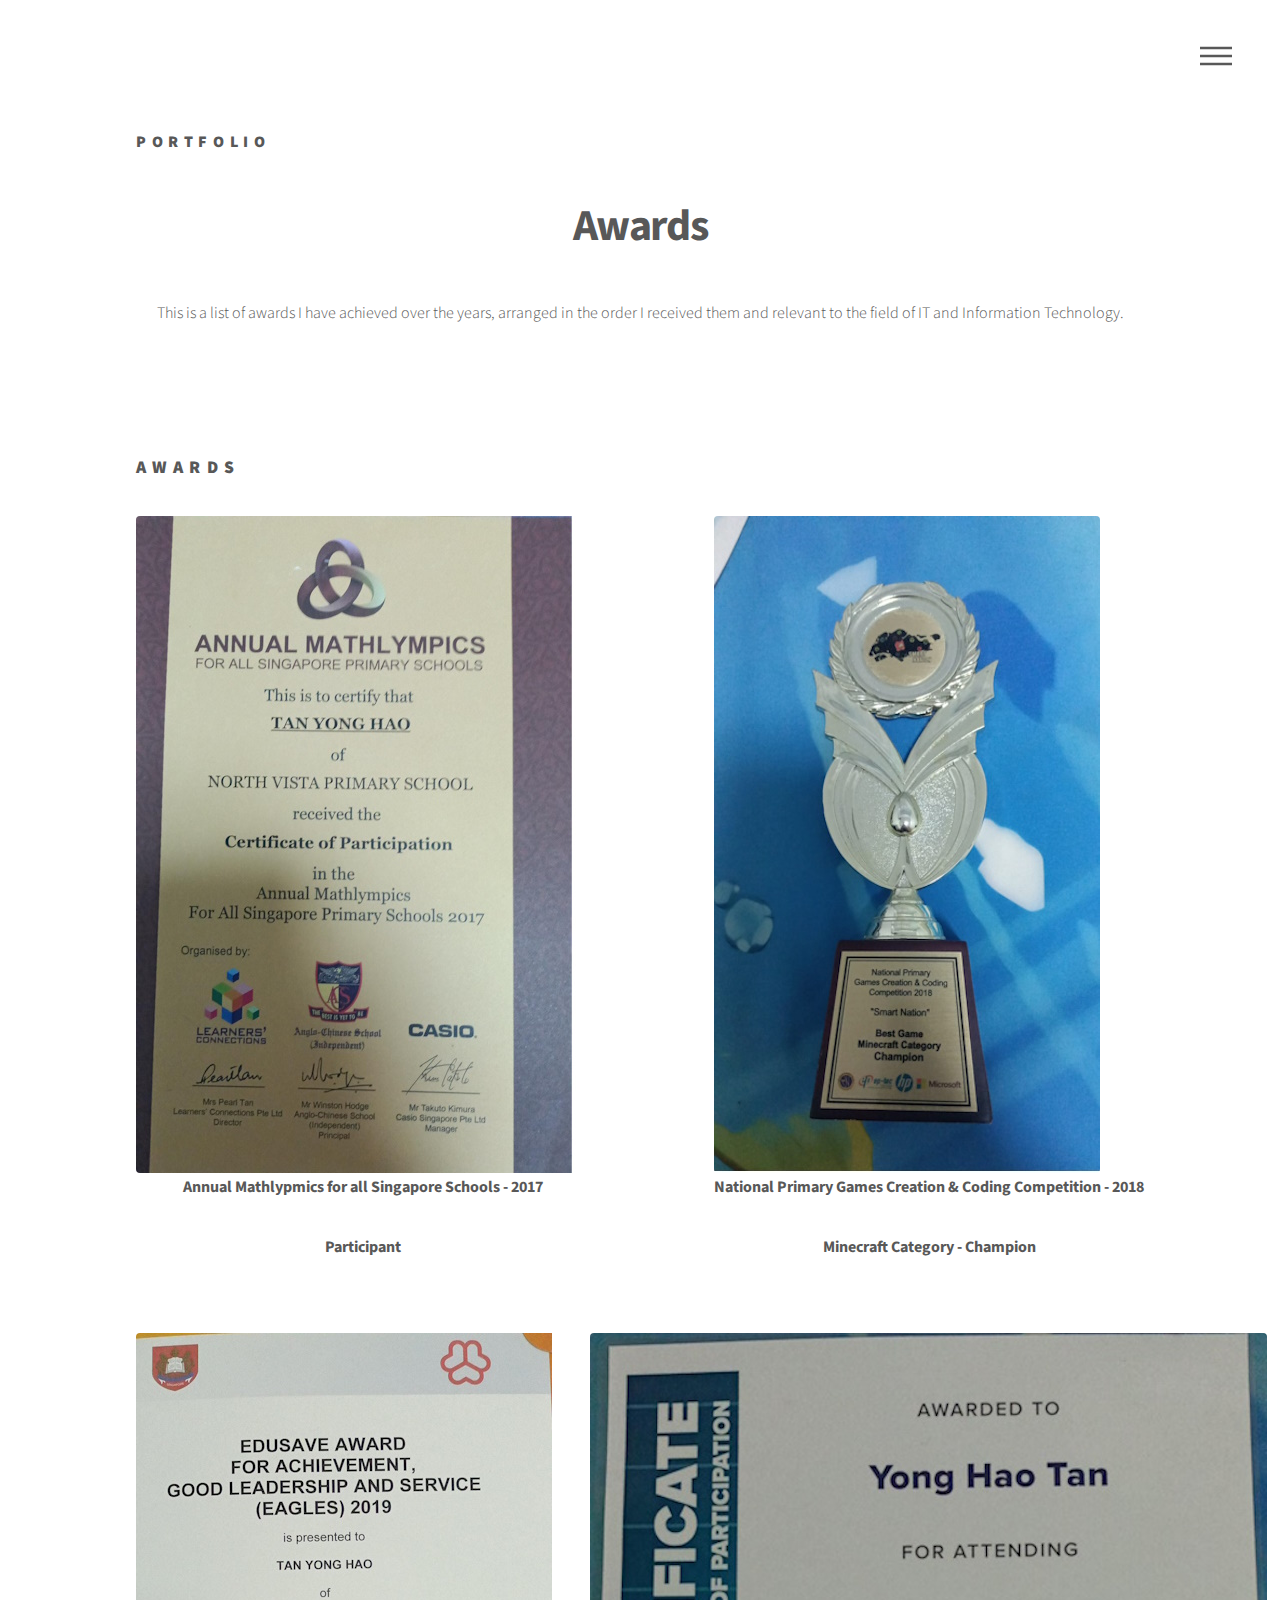
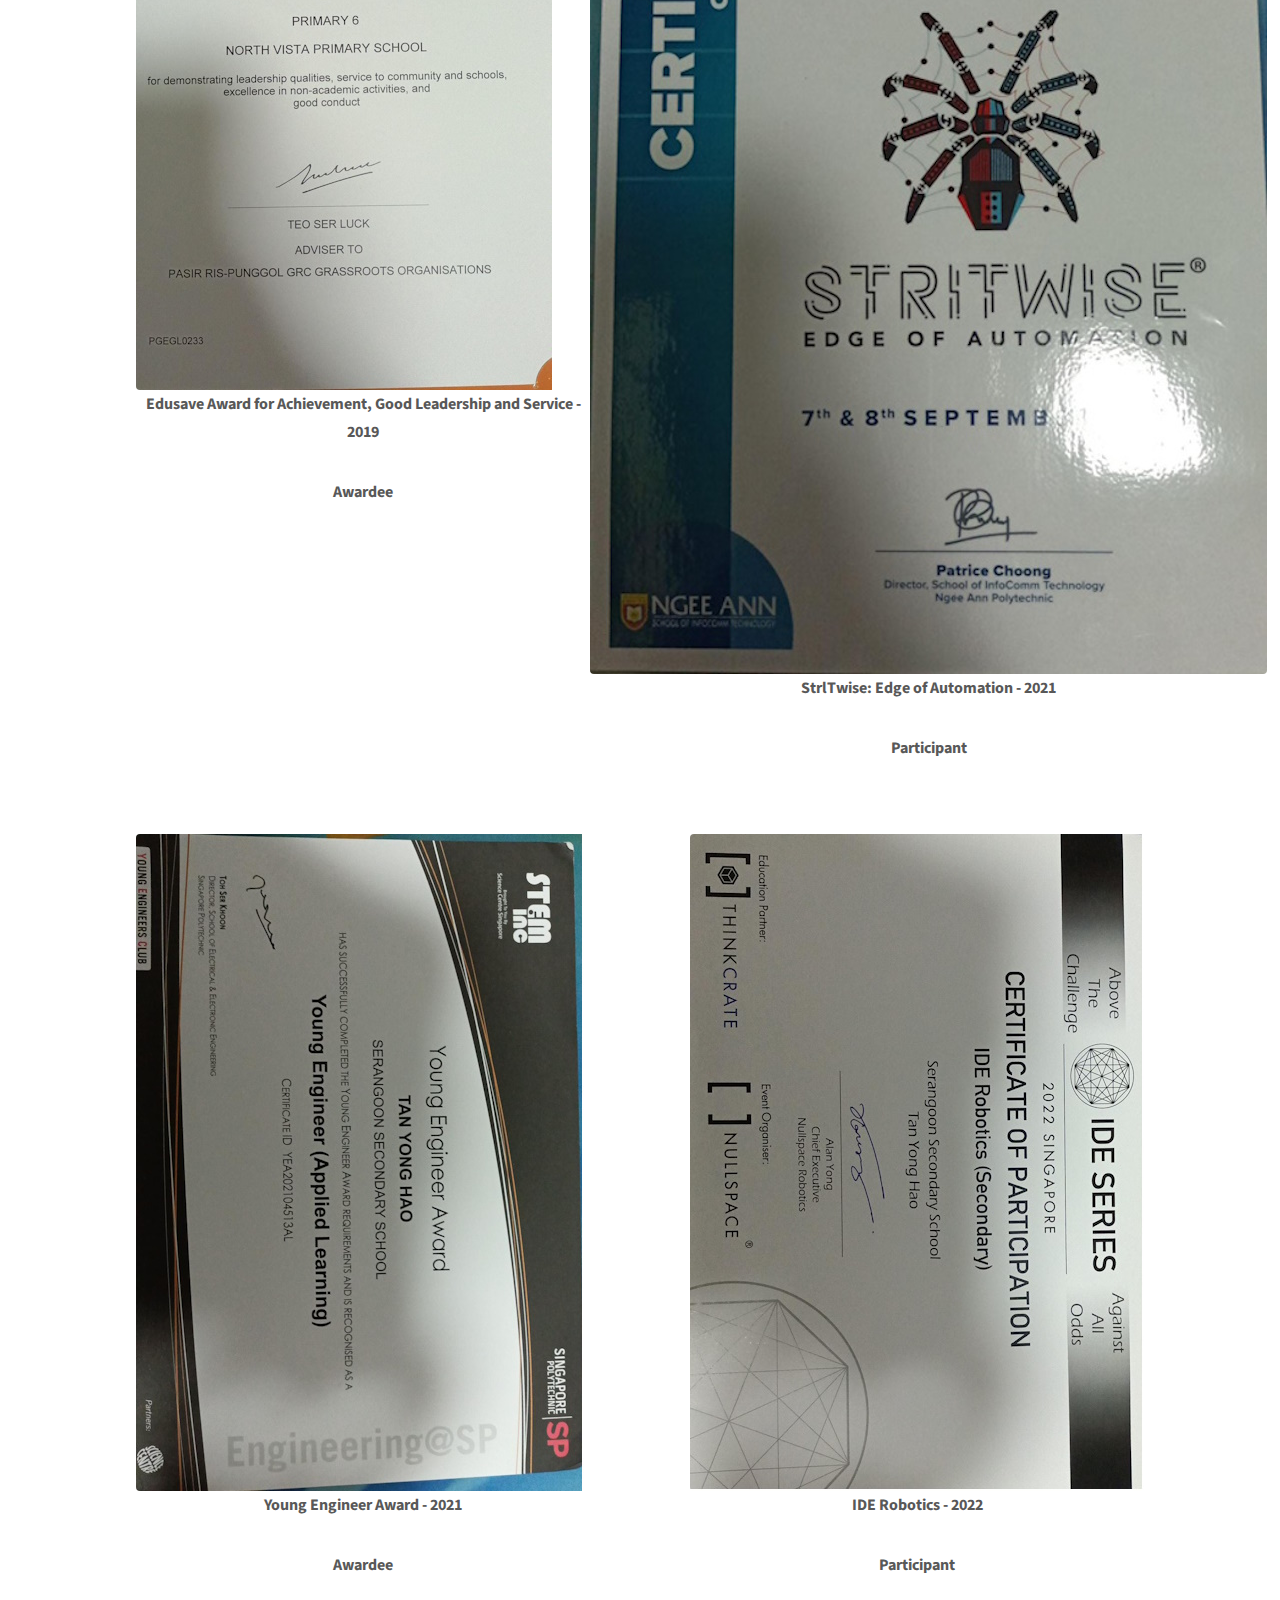
==== commit 2476277f: "Portfolio Overhaul" ====
--- a/awards.html
+++ b/awards.html
@@ -10,12 +10,6 @@
 				margin-bottom: 40px;
 				display: flex;
 				justify-content: space-between;
-			}
-
-			.image img {
-				width: 100%;
-				max-width: 100%;
-				height: auto;
 			}
 
 			.caption {
@@ -50,8 +44,8 @@
 			<!-- Main -->
 			<div id="main">
 				<div class="inner">
-					<h1>Awards</h1>
-					<p>This is a list of awards I have achieved over the years, arranged in the order I received them and relevant to the field of IT and Information Technology.</p>
+					<h1 style="text-align: center;">Awards</h1>
+					<p style="text-align: center;">This is a list of awards I have achieved over the years, arranged in the order I received them and relevant to the field of IT and Information Technology.</p>
 				</div>
 			</div>
 
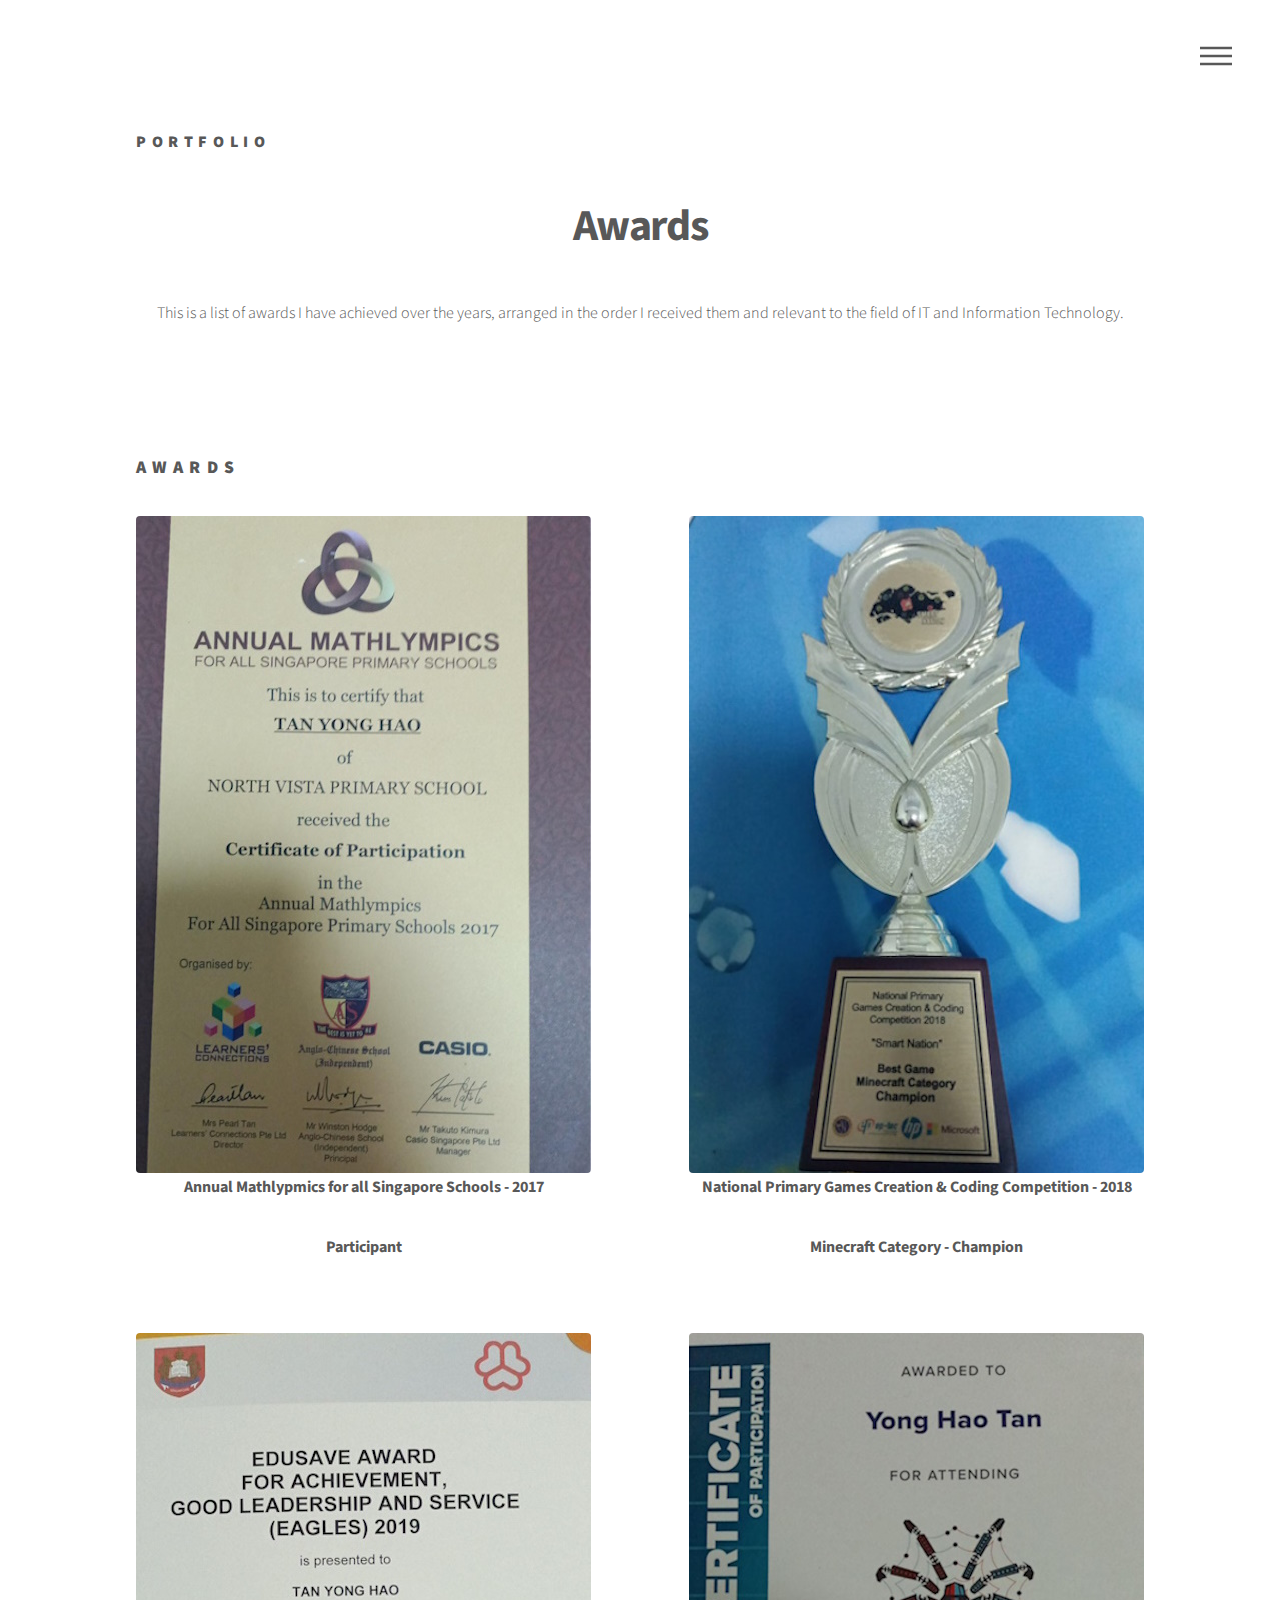
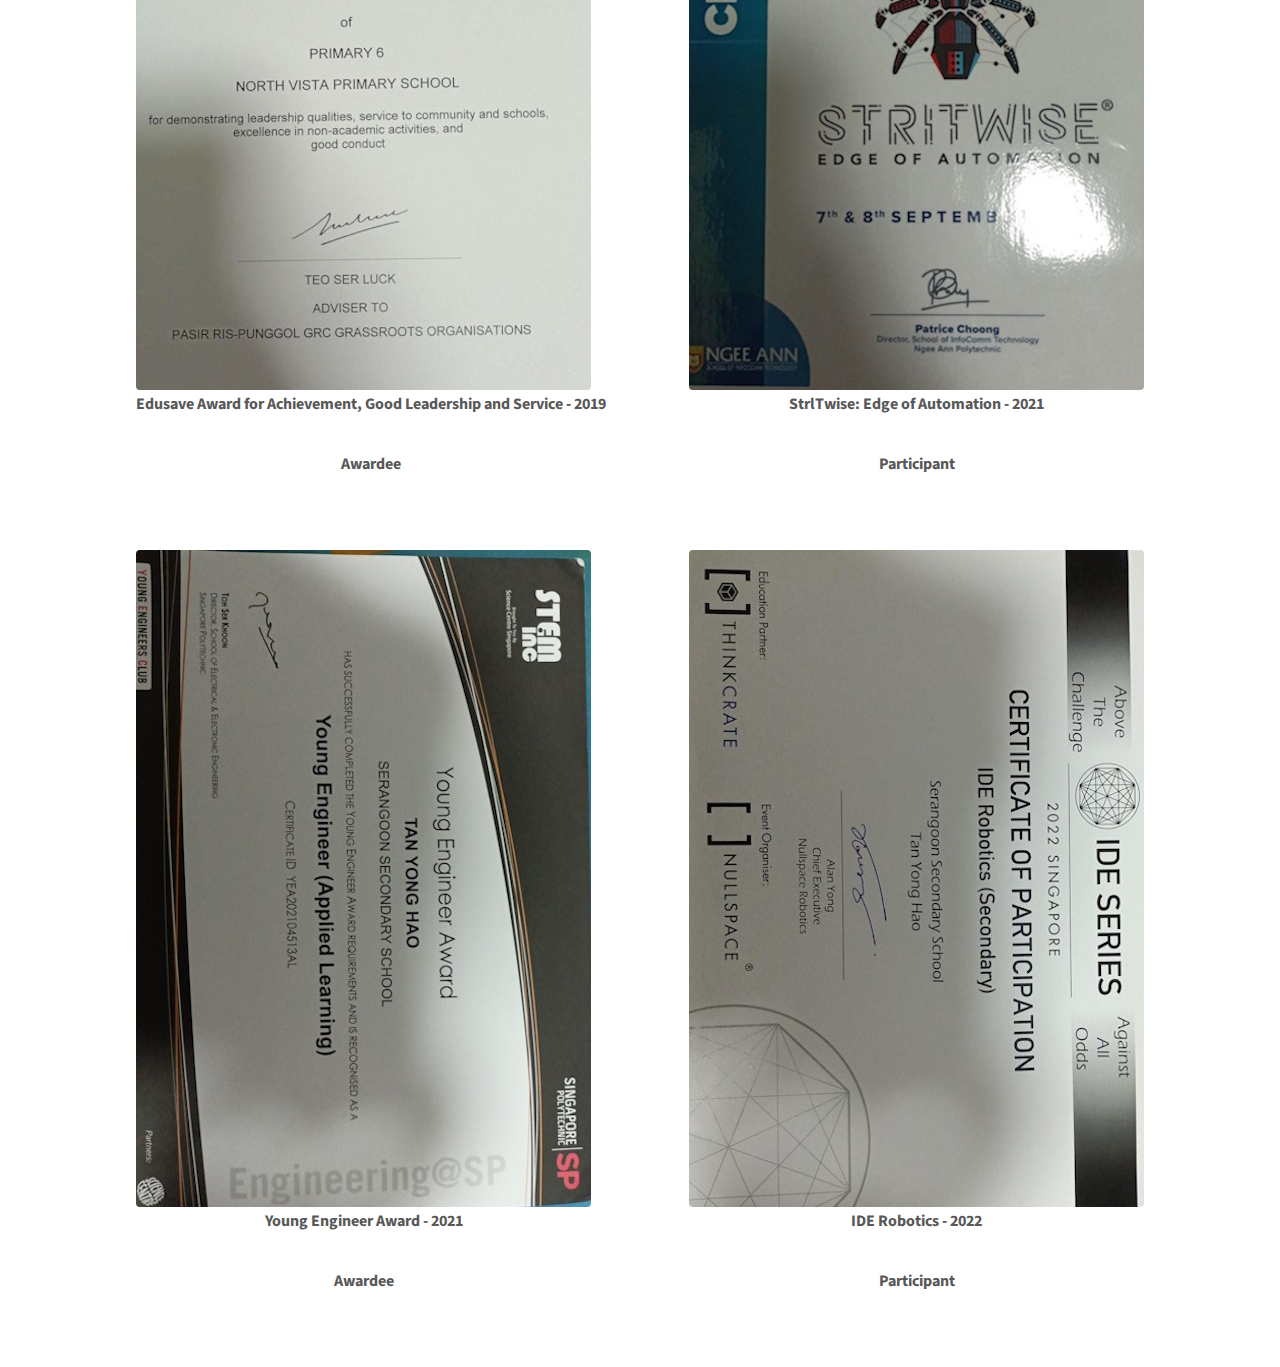
==== commit 89e25cd9: "Fixed issue regarding ".html" extension" ====
--- a/awards.html
+++ b/awards.html
@@ -51,14 +51,14 @@
 
 			<!-- Menu -->
 			<nav id="menu">
-				<h2>Menu</h2>
+				<h2><Menu></Menu></h2>
 				<ul>
-					<li><a href="index.html">Home</a></li>
-					<li><a href="awards.html">Awards</a></li>
-					<li><a href="skills.html">Skills</a></li>
-					<li><a href="experience.html">Experience</a></li>
-					<li><a href ="projects.html">Projects</a></li>
-					<li><a href ="testimonials.html">Testimonials</a></li>
+					<li><a href="index">Home</a></li>
+					<li><a href="awards">Awards</a></li>
+					<li><a href="skills">Skills</a></li>
+					<li><a href="experience">Experience</a></li>
+					<li><a href ="projects">Projects</a></li>
+					<li><a href ="testimonials">Testimonials</a></li>
 				</ul>
 			</nav>
 
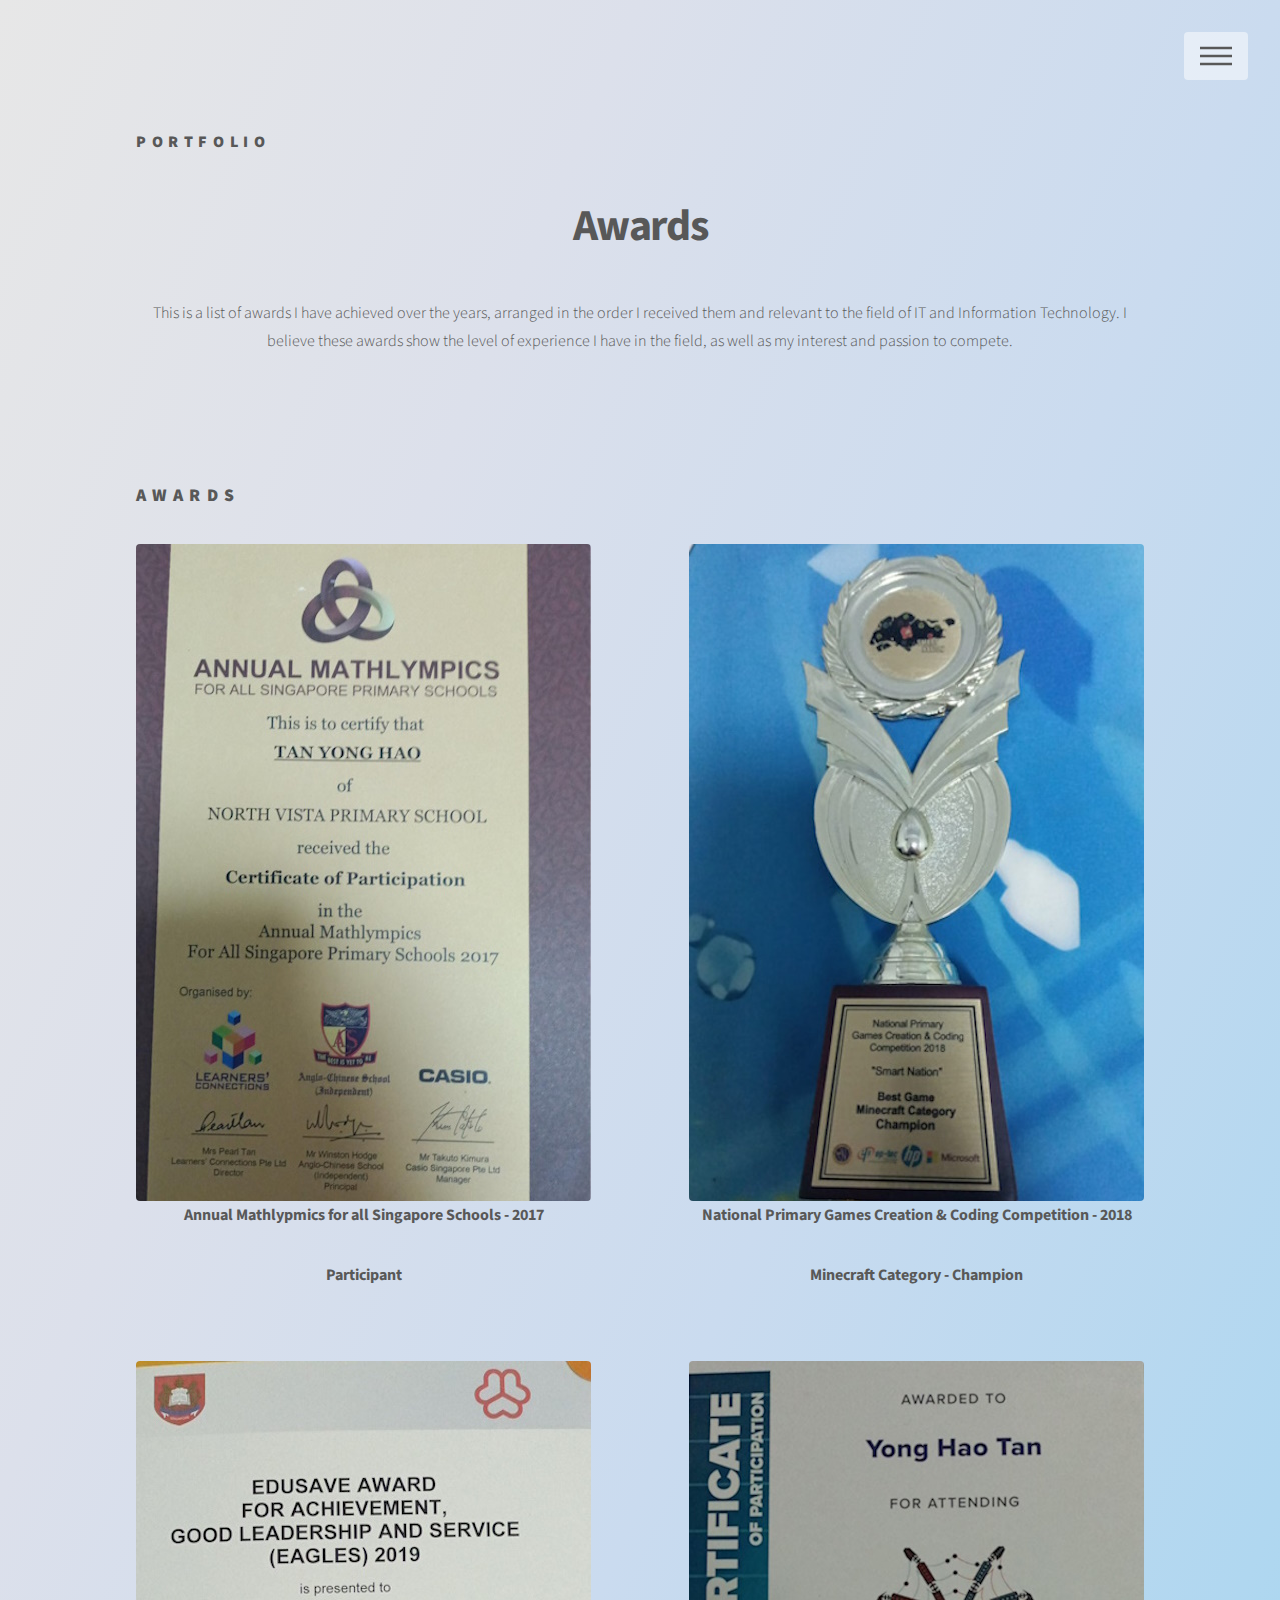
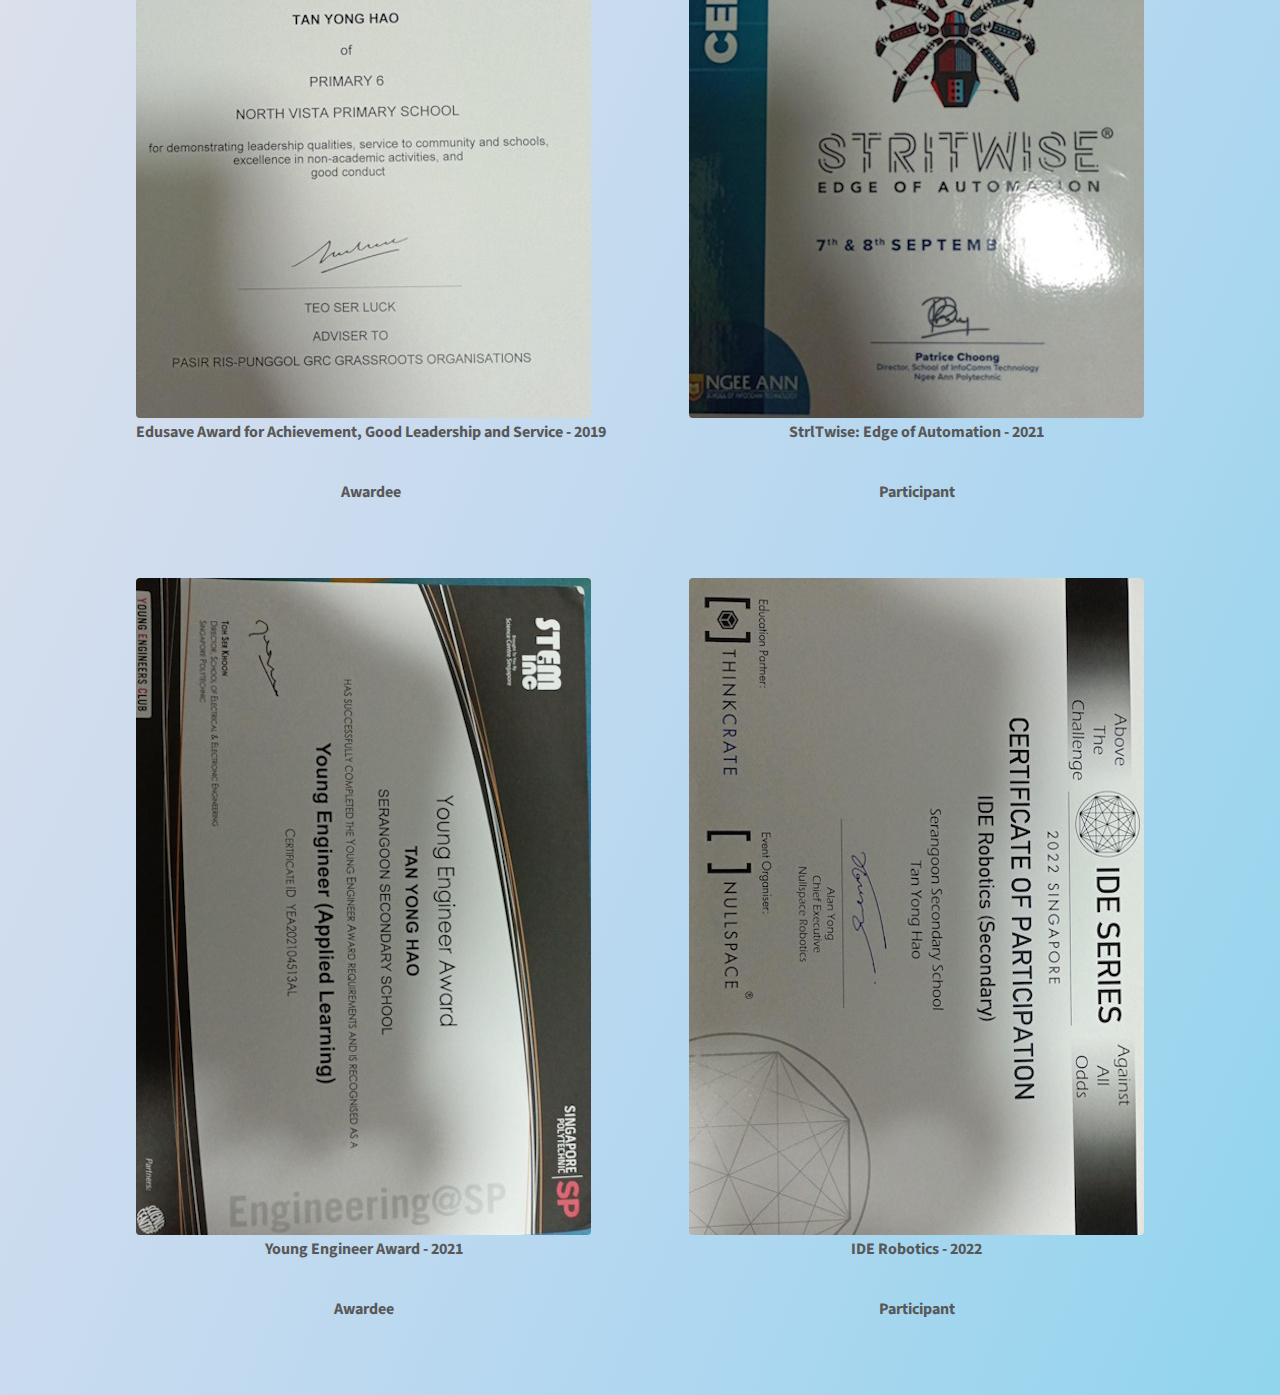
==== commit 40ad61f2: "Fixed Issues & Added New Pages" ====
--- a/awards.html
+++ b/awards.html
@@ -6,6 +6,10 @@
 		<link rel="stylesheet" href="assets/css/main.css" />
 		<noscript><link rel="stylesheet" href="assets/css/noscript.css" /></noscript>
 		<style>
+			body {
+				background-image: linear-gradient(to right bottom, #e7e7e7, #dce0eb, #cadbef, #b0d7f0, #90d5ec);
+			}
+
 			.image {
 				margin-bottom: 40px;
 				display: flex;
@@ -27,7 +31,7 @@
 				<div class="inner">
 
 					<!-- Logo -->
-					<a href="index.html" class="logo">
+					<a href="index" class="logo">
 						<span class="title">Portfolio</span>
 					</a>
 
@@ -45,7 +49,7 @@
 			<div id="main">
 				<div class="inner">
 					<h1 style="text-align: center;">Awards</h1>
-					<p style="text-align: center;">This is a list of awards I have achieved over the years, arranged in the order I received them and relevant to the field of IT and Information Technology.</p>
+					<p style="text-align: center;">This is a list of awards I have achieved over the years, arranged in the order I received them and relevant to the field of IT and Information Technology. I believe these awards show the level of experience I have in the field, as well as my interest and passion to compete.</p>
 				</div>
 			</div>
 
@@ -59,6 +63,7 @@
 					<li><a href="experience">Experience</a></li>
 					<li><a href ="projects">Projects</a></li>
 					<li><a href ="testimonials">Testimonials</a></li>
+					<li><a href ="gallery">Gallery</a></li>
 				</ul>
 			</nav>
 
